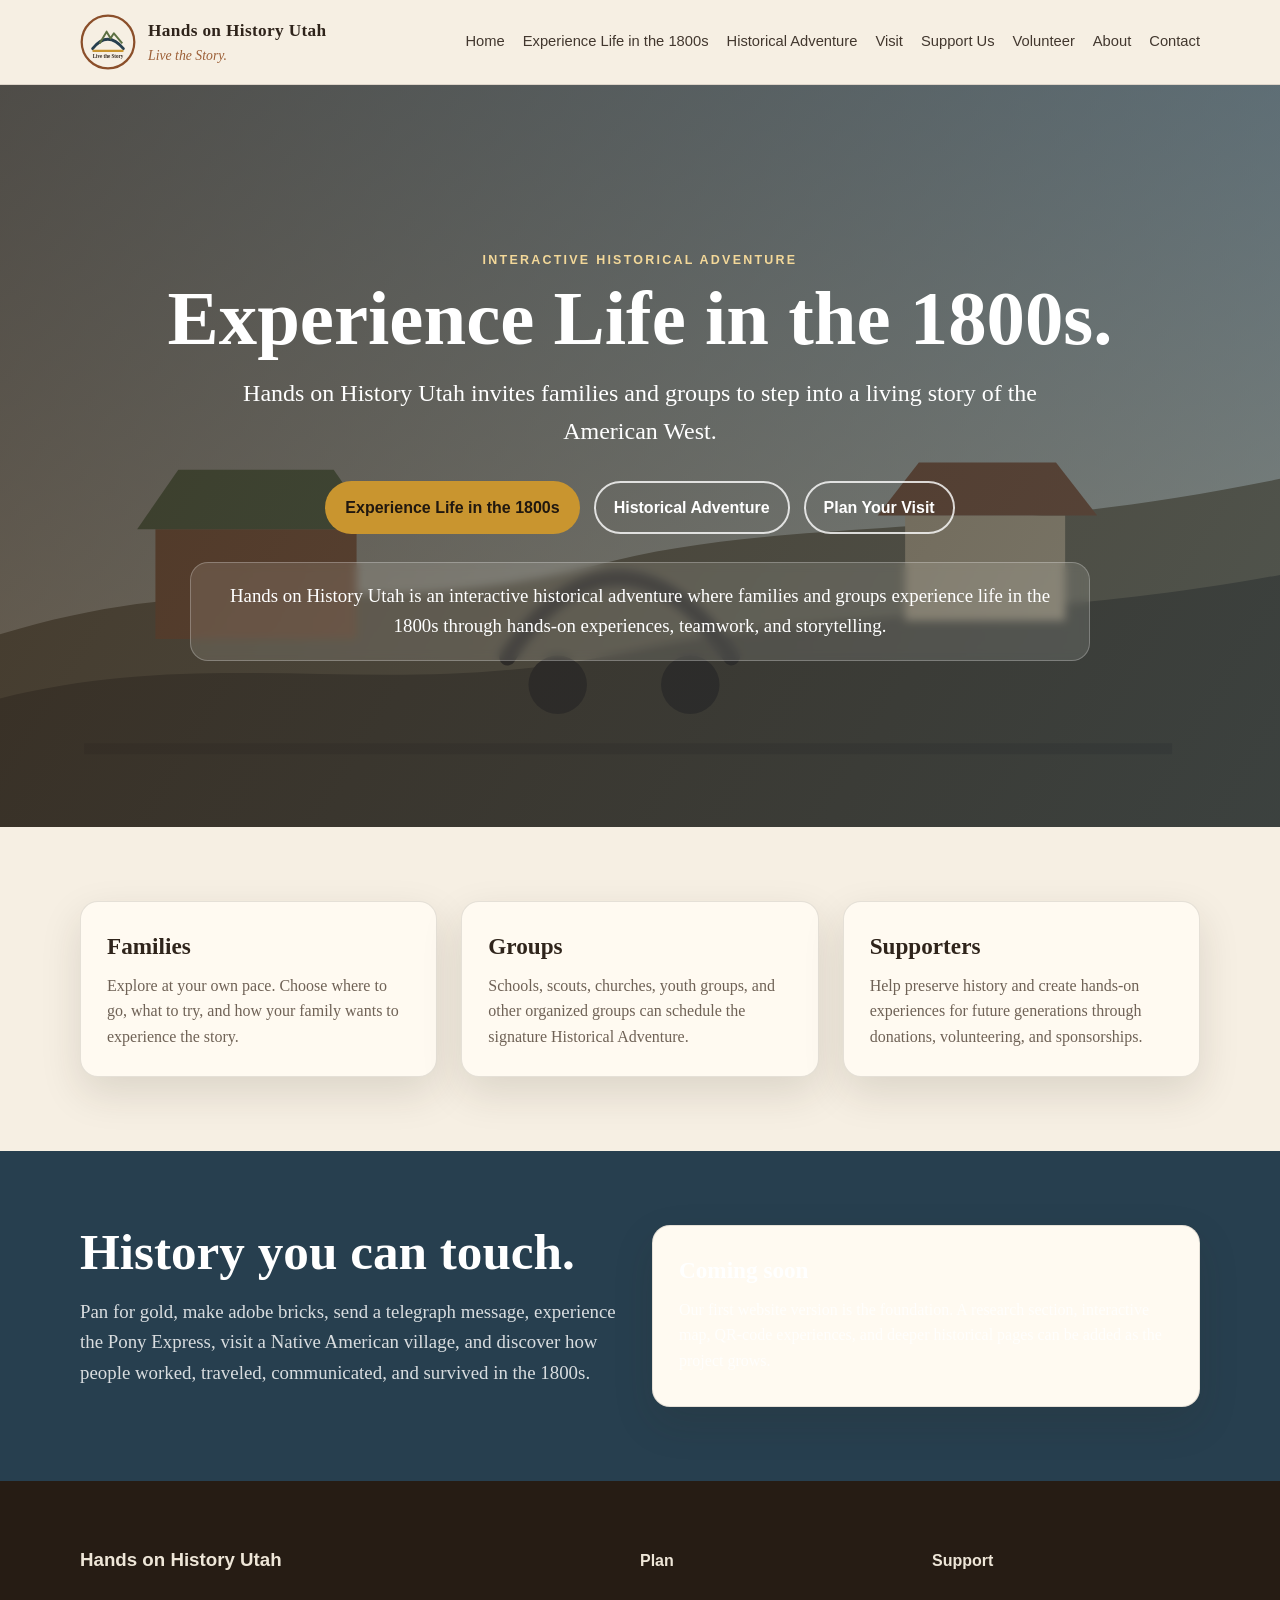
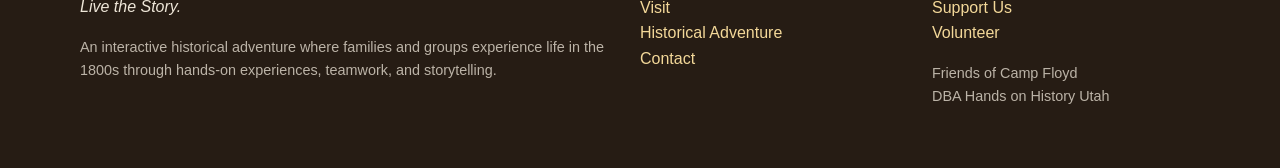
==== index.html @ 9b4d132b "Add files via upload" ====
<!doctype html>
<html lang="en">
<head>
  <meta charset="utf-8">
  <meta name="viewport" content="width=device-width, initial-scale=1">
  <title>Home | Hands on History Utah</title>
  <meta name="description" content="Hands on History Utah is an interactive historical adventure where families and groups experience life in the 1800s through hands-on experiences, teamwork, and storytelling.">
  <link rel="stylesheet" href="css/styles.css">
</head>
<body>
<header class="site-header">
  <div class="container nav-wrap">
    <a class="brand" href="index.html">
      <img src="assets/logo-placeholder.svg" alt="Hands on History Utah logo">
      <span class="brand-text"><strong>Hands on History Utah</strong><span>Live the Story.</span></span>
    </a>
    <button class="menu-btn" type="button">Menu</button>
    <nav class="nav" aria-label="Main navigation">
      <a href="index.html">Home</a>
      <a href="experience-life-in-the-1800s.html">Experience Life in the 1800s</a>
      <a href="historical-adventure.html">Historical Adventure</a>
      <a href="visit.html">Visit</a>
      <a href="support-us.html">Support Us</a>
      <a href="volunteer.html">Volunteer</a>
      <a href="about.html">About</a>
      <a href="contact.html">Contact</a>
    </nav>
  </div>
</header>

<main>
<section class="hero">
  <div class="container">
    <div class="eyebrow">Interactive Historical Adventure</div>
    <h1>Experience Life in the 1800s.</h1>
    <p>Hands on History Utah invites families and groups to step into a living story of the American West.</p>
    <div class="btn-row"><a class="btn primary" href="experience-life-in-the-1800s.html">Experience Life in the 1800s</a><a class="btn secondary" href="historical-adventure.html">Historical Adventure</a><a class="btn secondary" href="visit.html">Plan Your Visit</a></div>
    <div class="mission">Hands on History Utah is an interactive historical adventure where families and groups experience life in the 1800s through hands-on experiences, teamwork, and storytelling.</div>
  </div>
</section>
<section>
  <div class="container grid three">
    <div class="card"><h3>Families</h3><p>Explore at your own pace. Choose where to go, what to try, and how your family wants to experience the story.</p></div>
    <div class="card"><h3>Groups</h3><p>Schools, scouts, churches, youth groups, and other organized groups can schedule the signature Historical Adventure.</p></div>
    <div class="card"><h3>Supporters</h3><p>Help preserve history and create hands-on experiences for future generations through donations, volunteering, and sponsorships.</p></div>
  </div>
</section>
<section class="band">
  <div class="container grid two">
    <div><h2 class="section-title">History you can touch.</h2><p class="lead">Pan for gold, make adobe bricks, send a telegraph message, experience the Pony Express, visit a Native American village, and discover how people worked, traveled, communicated, and survived in the 1800s.</p></div>
    <div class="card"><h3>Coming soon</h3><p>Our first website version is the foundation. A research section, interactive map, QR-code experiences, and deeper historical pages can be added as the project grows.</p></div>
  </div>
</section>
</main>
<footer class="footer">
  <div class="container footer-grid">
    <div>
      <h3>Hands on History Utah</h3>
      <p><em>Live the Story.</em></p>
      <p class="small">An interactive historical adventure where families and groups experience life in the 1800s through hands-on experiences, teamwork, and storytelling.</p>
    </div>
    <div>
      <h4>Plan</h4>
      <p><a href="visit.html">Visit</a><br><a href="historical-adventure.html">Historical Adventure</a><br><a href="contact.html">Contact</a></p>
    </div>
    <div>
      <h4>Support</h4>
      <p><a href="support-us.html">Support Us</a><br><a href="volunteer.html">Volunteer</a></p>
      <p class="small">Friends of Camp Floyd<br>DBA Hands on History Utah</p>
    </div>
  </div>
</footer>
<script src="js/main.js"></script>
</body>
</html>
---- css/styles.css ----
:root{
  --ink:#2f241b;
  --muted:#6f6256;
  --paper:#f6efe3;
  --paper2:#fffaf1;
  --tan:#d5b98e;
  --adobe:#9c5f36;
  --blue:#273f4f;
  --gold:#c9952f;
  --green:#5c7043;
  --white:#fff;
  --shadow:0 16px 40px rgba(47,36,27,.13);
  --radius:18px;
}
*{box-sizing:border-box}html{scroll-behavior:smooth}body{margin:0;font-family:Georgia,'Times New Roman',serif;color:var(--ink);background:var(--paper);line-height:1.6}a{color:inherit}.container{width:min(1120px,92%);margin:auto}.site-header{position:sticky;top:0;z-index:20;background:rgba(246,239,227,.96);border-bottom:1px solid rgba(47,36,27,.13);backdrop-filter:blur(8px)}.nav-wrap{display:flex;align-items:center;justify-content:space-between;gap:20px;padding:14px 0}.brand{display:flex;align-items:center;gap:12px;text-decoration:none;min-width:max-content}.brand img{width:56px;height:56px}.brand-text strong{display:block;font-size:1.08rem;letter-spacing:.02em}.brand-text span{display:block;font-size:.86rem;color:var(--adobe);font-style:italic}.nav{display:flex;gap:18px;align-items:center;font-family:Arial,Helvetica,sans-serif;font-size:.92rem}.nav a{text-decoration:none;color:var(--ink);opacity:.9}.nav a:hover,.nav a.active{color:var(--adobe);opacity:1}.menu-btn{display:none;border:1px solid rgba(47,36,27,.25);background:transparent;border-radius:10px;padding:8px 10px;font-family:Arial,Helvetica,sans-serif}.hero{min-height:76vh;display:grid;place-items:center;position:relative;overflow:hidden;background:linear-gradient(120deg,rgba(47,36,27,.72),rgba(39,63,79,.50)),url('../assets/hero-placeholder.svg') center/cover no-repeat;color:var(--white);text-align:center}.hero .container{padding:92px 0}.eyebrow{font-family:Arial,Helvetica,sans-serif;text-transform:uppercase;letter-spacing:.18em;font-weight:700;font-size:.78rem;color:#f3d899}.hero h1,.page-hero h1{font-size:clamp(2.55rem,6vw,5.7rem);line-height:.95;margin:12px 0 18px}.hero p{font-size:clamp(1.1rem,2.1vw,1.5rem);max-width:850px;margin:0 auto 30px}.mission{font-size:1.18rem;max-width:900px;margin:28px auto 0;background:rgba(255,250,241,.12);border:1px solid rgba(255,255,255,.25);padding:18px 22px;border-radius:var(--radius);backdrop-filter:blur(4px)}.btn-row{display:flex;justify-content:center;gap:14px;flex-wrap:wrap}.btn{display:inline-block;padding:12px 18px;border-radius:999px;text-decoration:none;font-family:Arial,Helvetica,sans-serif;font-weight:700;border:2px solid transparent}.btn.primary{background:var(--gold);color:#21180f}.btn.secondary{border-color:rgba(255,255,255,.8);color:var(--white)}.btn.dark{background:var(--blue);color:white}.btn.light{background:var(--paper2);color:var(--ink);border-color:rgba(47,36,27,.12)}section{padding:74px 0}.section-title{font-size:clamp(2rem,4vw,3.4rem);line-height:1.05;margin:0 0 18px}.lead{font-size:1.18rem;color:var(--muted);max-width:850px}.grid{display:grid;gap:24px}.grid.three{grid-template-columns:repeat(3,1fr)}.grid.two{grid-template-columns:repeat(2,1fr)}.card{background:var(--paper2);border:1px solid rgba(47,36,27,.12);border-radius:var(--radius);padding:26px;box-shadow:var(--shadow)}.card h3{font-size:1.45rem;margin:0 0 8px}.card p{margin:0;color:var(--muted)}.band{background:var(--blue);color:white}.band .lead,.band p{color:rgba(255,255,255,.82)}.page-hero{background:linear-gradient(120deg,rgba(47,36,27,.82),rgba(39,63,79,.62)),url('../assets/texture-placeholder.svg') center/cover;color:white;padding:92px 0 70px}.page-hero p{font-size:1.25rem;max-width:850px}.map-box{min-height:420px;border-radius:24px;background:var(--paper2);border:1px solid rgba(47,36,27,.14);box-shadow:var(--shadow);position:relative;overflow:hidden}.map-box svg{width:100%;height:100%;display:block}.experience-list{display:grid;grid-template-columns:repeat(2,1fr);gap:18px}.experience-item{background:#fffaf1;border-left:6px solid var(--adobe);border-radius:14px;padding:18px 20px;border-top:1px solid rgba(47,36,27,.08);border-right:1px solid rgba(47,36,27,.08);border-bottom:1px solid rgba(47,36,27,.08)}.experience-item h3{margin:0 0 5px}.quote{font-size:1.5rem;line-height:1.35;border-left:6px solid var(--gold);padding-left:22px}.footer{background:#261c14;color:#eee6d8;padding:46px 0;font-family:Arial,Helvetica,sans-serif}.footer a{color:#f3d899;text-decoration:none}.footer-grid{display:grid;grid-template-columns:2fr 1fr 1fr;gap:24px}.small{font-size:.9rem;color:rgba(238,230,216,.75)}.notice{background:#efe0c7;border:1px solid rgba(47,36,27,.13);border-radius:var(--radius);padding:22px;margin:24px 0}.form-placeholder{background:#fffaf1;border:1px dashed rgba(47,36,27,.4);border-radius:var(--radius);padding:24px;color:var(--muted)}
@media(max-width:880px){.menu-btn{display:block}.nav{display:none;position:absolute;left:0;right:0;top:85px;background:var(--paper);padding:18px 4%;border-bottom:1px solid rgba(47,36,27,.13);flex-direction:column;align-items:flex-start}.nav.open{display:flex}.grid.three,.grid.two,.experience-list,.footer-grid{grid-template-columns:1fr}.hero{min-height:70vh}.brand-text strong{font-size:1rem}.brand img{width:48px;height:48px}}
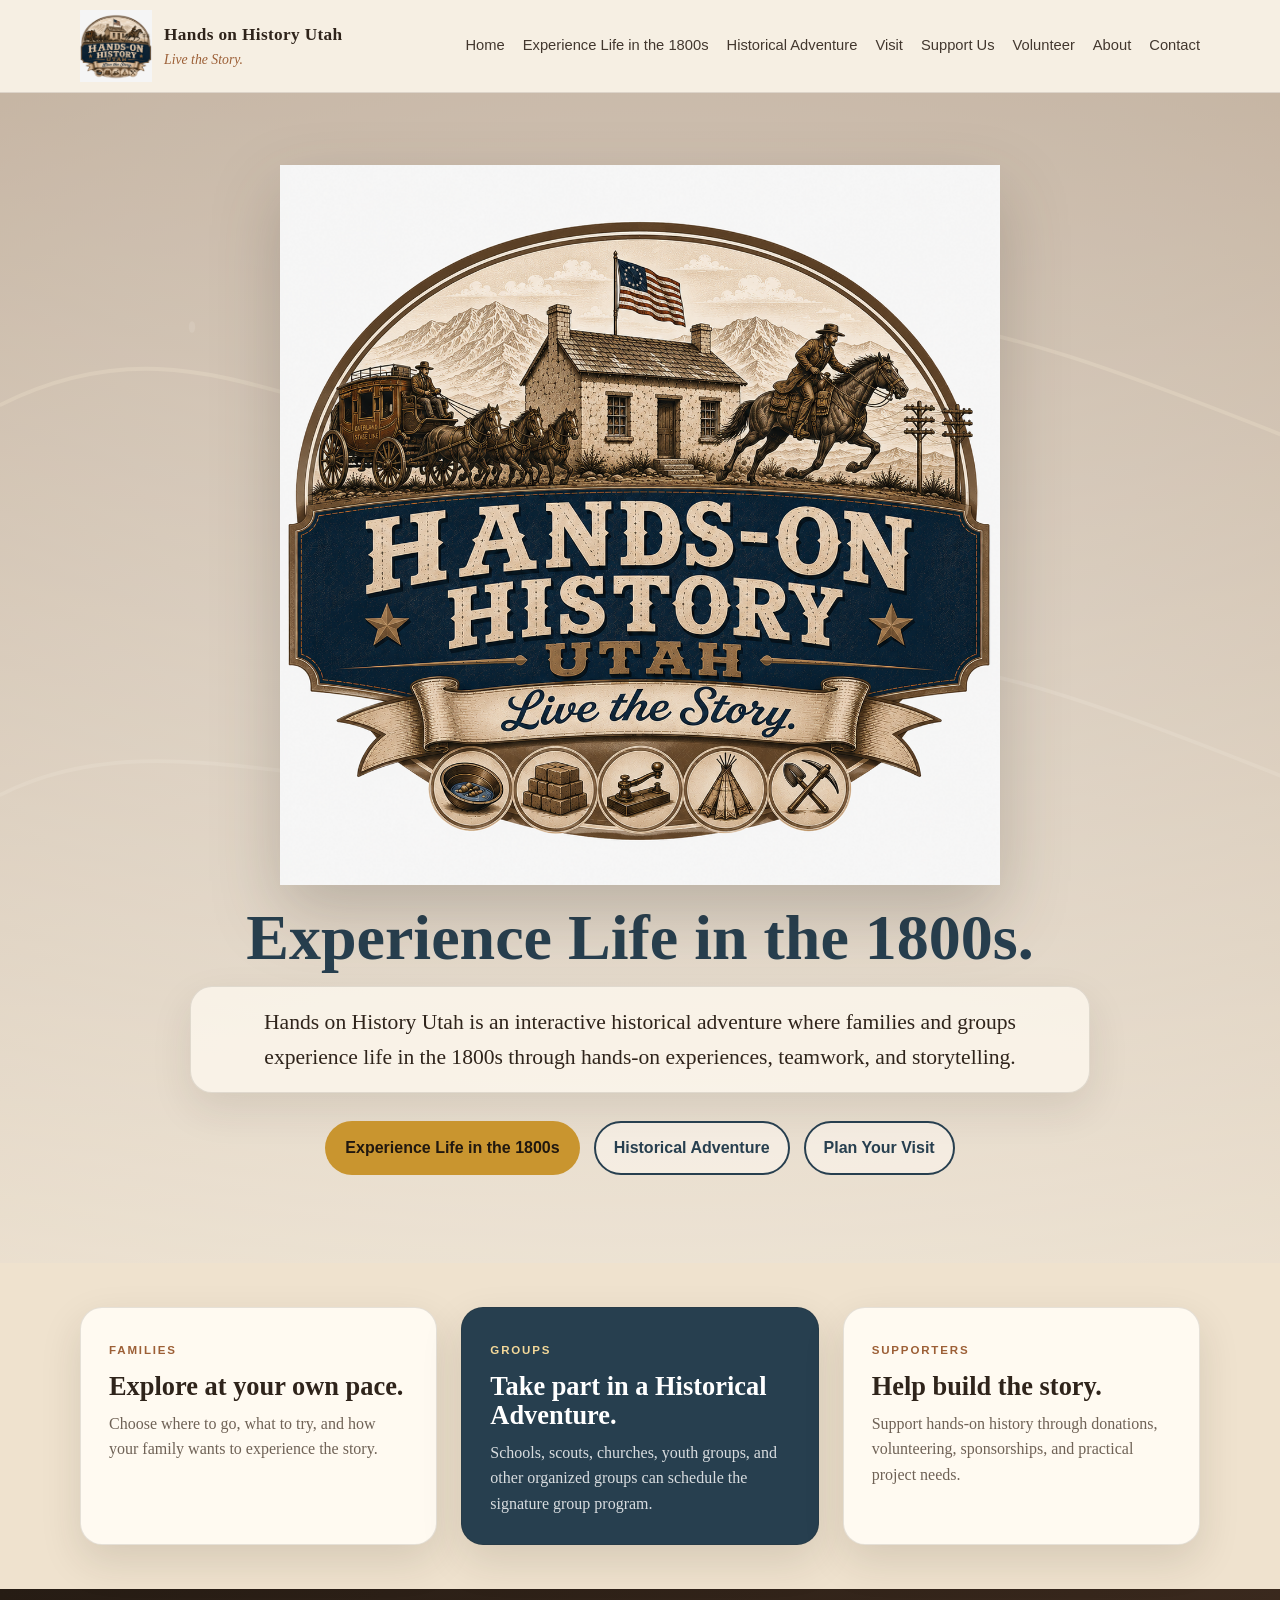
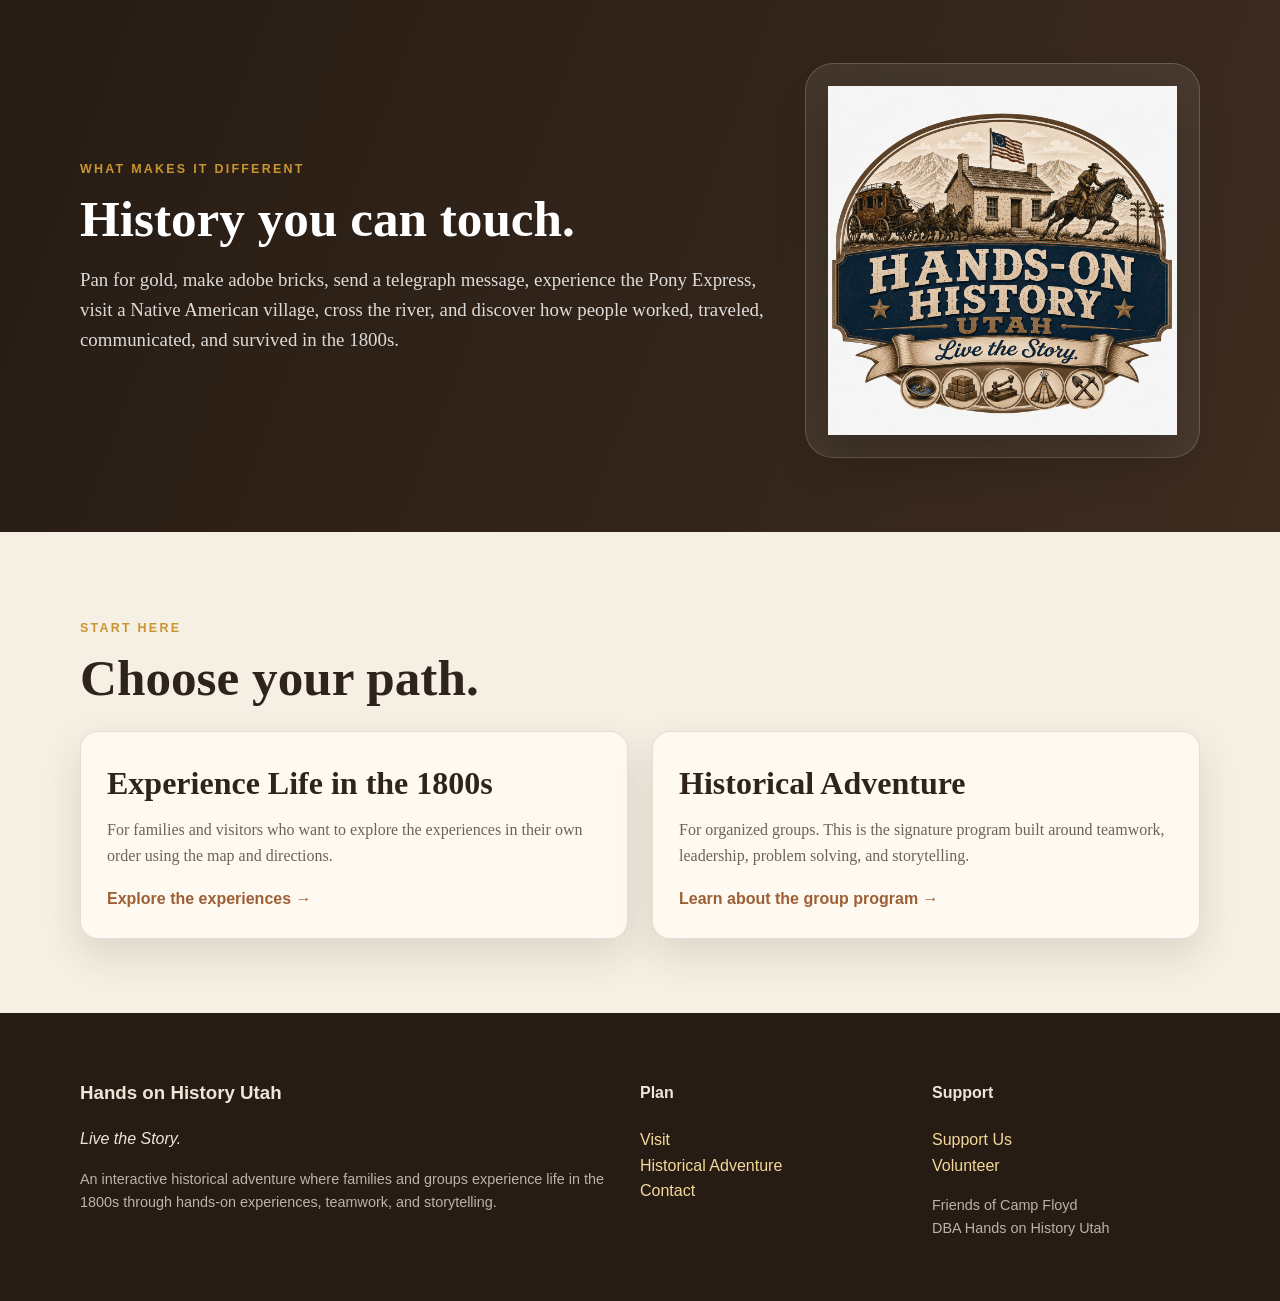
==== commit b76a8ad6: "Add files via upload" ====
--- a/index.html
+++ b/index.html
@@ -3,7 +3,7 @@
 <head>
   <meta charset="utf-8">
   <meta name="viewport" content="width=device-width, initial-scale=1">
-  <title>Home | Hands on History Utah</title>
+  <title>Hands on History Utah | Live the Story</title>
   <meta name="description" content="Hands on History Utah is an interactive historical adventure where families and groups experience life in the 1800s through hands-on experiences, teamwork, and storytelling.">
   <link rel="stylesheet" href="css/styles.css">
 </head>
@@ -11,7 +11,7 @@
 <header class="site-header">
   <div class="container nav-wrap">
     <a class="brand" href="index.html">
-      <img src="assets/logo-placeholder.svg" alt="Hands on History Utah logo">
+      <img src="assets/logo-stagecoach.png" alt="Hands on History Utah logo">
       <span class="brand-text"><strong>Hands on History Utah</strong><span>Live the Story.</span></span>
     </a>
     <button class="menu-btn" type="button">Menu</button>
@@ -29,26 +29,67 @@
 </header>
 
 <main>
-<section class="hero">
-  <div class="container">
-    <div class="eyebrow">Interactive Historical Adventure</div>
-    <h1>Experience Life in the 1800s.</h1>
-    <p>Hands on History Utah invites families and groups to step into a living story of the American West.</p>
-    <div class="btn-row"><a class="btn primary" href="experience-life-in-the-1800s.html">Experience Life in the 1800s</a><a class="btn secondary" href="historical-adventure.html">Historical Adventure</a><a class="btn secondary" href="visit.html">Plan Your Visit</a></div>
-    <div class="mission">Hands on History Utah is an interactive historical adventure where families and groups experience life in the 1800s through hands-on experiences, teamwork, and storytelling.</div>
+<section class="logo-hero">
+  <div class="hero-backdrop" aria-hidden="true"></div>
+  <div class="container logo-hero-inner">
+    <img class="hero-logo" src="assets/logo-stagecoach.png" alt="Hands on History Utah — Live the Story logo">
+    <p class="hero-kicker">Experience Life in the 1800s.</p>
+    <p class="hero-mission">Hands on History Utah is an interactive historical adventure where families and groups experience life in the 1800s through hands-on experiences, teamwork, and storytelling.</p>
+    <div class="btn-row"><a class="btn primary" href="experience-life-in-the-1800s.html">Experience Life in the 1800s</a><a class="btn secondary navy" href="historical-adventure.html">Historical Adventure</a><a class="btn secondary navy" href="visit.html">Plan Your Visit</a></div>
   </div>
 </section>
-<section>
+
+<section class="intro-strip">
   <div class="container grid three">
-    <div class="card"><h3>Families</h3><p>Explore at your own pace. Choose where to go, what to try, and how your family wants to experience the story.</p></div>
-    <div class="card"><h3>Groups</h3><p>Schools, scouts, churches, youth groups, and other organized groups can schedule the signature Historical Adventure.</p></div>
-    <div class="card"><h3>Supporters</h3><p>Help preserve history and create hands-on experiences for future generations through donations, volunteering, and sponsorships.</p></div>
+    <a class="feature-card" href="experience-life-in-the-1800s.html">
+      <span>Families</span>
+      <h2>Explore at your own pace.</h2>
+      <p>Choose where to go, what to try, and how your family wants to experience the story.</p>
+    </a>
+    <a class="feature-card dark" href="historical-adventure.html">
+      <span>Groups</span>
+      <h2>Take part in a Historical Adventure.</h2>
+      <p>Schools, scouts, churches, youth groups, and other organized groups can schedule the signature group program.</p>
+    </a>
+    <a class="feature-card" href="support-us.html">
+      <span>Supporters</span>
+      <h2>Help build the story.</h2>
+      <p>Support hands-on history through donations, volunteering, sponsorships, and practical project needs.</p>
+    </a>
   </div>
 </section>
-<section class="band">
-  <div class="container grid two">
-    <div><h2 class="section-title">History you can touch.</h2><p class="lead">Pan for gold, make adobe bricks, send a telegraph message, experience the Pony Express, visit a Native American village, and discover how people worked, traveled, communicated, and survived in the 1800s.</p></div>
-    <div class="card"><h3>Coming soon</h3><p>Our first website version is the foundation. A research section, interactive map, QR-code experiences, and deeper historical pages can be added as the project grows.</p></div>
+
+<section class="story-band">
+  <div class="container story-band-grid">
+    <div>
+      <p class="eyebrow dark-text">What makes it different</p>
+      <h2 class="section-title">History you can touch.</h2>
+      <p class="lead">Pan for gold, make adobe bricks, send a telegraph message, experience the Pony Express, visit a Native American village, cross the river, and discover how people worked, traveled, communicated, and survived in the 1800s.</p>
+    </div>
+    <div class="logo-medallion">
+      <img src="assets/logo-stagecoach.png" alt="Hands on History Utah logo">
+    </div>
+  </div>
+</section>
+
+<section>
+  <div class="container">
+    <div class="section-head">
+      <p class="eyebrow dark-text">Start here</p>
+      <h2 class="section-title">Choose your path.</h2>
+    </div>
+    <div class="grid two">
+      <div class="card large-card">
+        <h3>Experience Life in the 1800s</h3>
+        <p>For families and visitors who want to explore the experiences in their own order using the map and directions.</p>
+        <a class="text-link" href="experience-life-in-the-1800s.html">Explore the experiences →</a>
+      </div>
+      <div class="card large-card">
+        <h3>Historical Adventure</h3>
+        <p>For organized groups. This is the signature program built around teamwork, leadership, problem solving, and storytelling.</p>
+        <a class="text-link" href="historical-adventure.html">Learn about the group program →</a>
+      </div>
+    </div>
   </div>
 </section>
 </main>
--- a/css/styles.css
+++ b/css/styles.css
@@ -14,3 +14,7 @@
 }
 *{box-sizing:border-box}html{scroll-behavior:smooth}body{margin:0;font-family:Georgia,'Times New Roman',serif;color:var(--ink);background:var(--paper);line-height:1.6}a{color:inherit}.container{width:min(1120px,92%);margin:auto}.site-header{position:sticky;top:0;z-index:20;background:rgba(246,239,227,.96);border-bottom:1px solid rgba(47,36,27,.13);backdrop-filter:blur(8px)}.nav-wrap{display:flex;align-items:center;justify-content:space-between;gap:20px;padding:14px 0}.brand{display:flex;align-items:center;gap:12px;text-decoration:none;min-width:max-content}.brand img{width:56px;height:56px}.brand-text strong{display:block;font-size:1.08rem;letter-spacing:.02em}.brand-text span{display:block;font-size:.86rem;color:var(--adobe);font-style:italic}.nav{display:flex;gap:18px;align-items:center;font-family:Arial,Helvetica,sans-serif;font-size:.92rem}.nav a{text-decoration:none;color:var(--ink);opacity:.9}.nav a:hover,.nav a.active{color:var(--adobe);opacity:1}.menu-btn{display:none;border:1px solid rgba(47,36,27,.25);background:transparent;border-radius:10px;padding:8px 10px;font-family:Arial,Helvetica,sans-serif}.hero{min-height:76vh;display:grid;place-items:center;position:relative;overflow:hidden;background:linear-gradient(120deg,rgba(47,36,27,.72),rgba(39,63,79,.50)),url('../assets/hero-placeholder.svg') center/cover no-repeat;color:var(--white);text-align:center}.hero .container{padding:92px 0}.eyebrow{font-family:Arial,Helvetica,sans-serif;text-transform:uppercase;letter-spacing:.18em;font-weight:700;font-size:.78rem;color:#f3d899}.hero h1,.page-hero h1{font-size:clamp(2.55rem,6vw,5.7rem);line-height:.95;margin:12px 0 18px}.hero p{font-size:clamp(1.1rem,2.1vw,1.5rem);max-width:850px;margin:0 auto 30px}.mission{font-size:1.18rem;max-width:900px;margin:28px auto 0;background:rgba(255,250,241,.12);border:1px solid rgba(255,255,255,.25);padding:18px 22px;border-radius:var(--radius);backdrop-filter:blur(4px)}.btn-row{display:flex;justify-content:center;gap:14px;flex-wrap:wrap}.btn{display:inline-block;padding:12px 18px;border-radius:999px;text-decoration:none;font-family:Arial,Helvetica,sans-serif;font-weight:700;border:2px solid transparent}.btn.primary{background:var(--gold);color:#21180f}.btn.secondary{border-color:rgba(255,255,255,.8);color:var(--white)}.btn.dark{background:var(--blue);color:white}.btn.light{background:var(--paper2);color:var(--ink);border-color:rgba(47,36,27,.12)}section{padding:74px 0}.section-title{font-size:clamp(2rem,4vw,3.4rem);line-height:1.05;margin:0 0 18px}.lead{font-size:1.18rem;color:var(--muted);max-width:850px}.grid{display:grid;gap:24px}.grid.three{grid-template-columns:repeat(3,1fr)}.grid.two{grid-template-columns:repeat(2,1fr)}.card{background:var(--paper2);border:1px solid rgba(47,36,27,.12);border-radius:var(--radius);padding:26px;box-shadow:var(--shadow)}.card h3{font-size:1.45rem;margin:0 0 8px}.card p{margin:0;color:var(--muted)}.band{background:var(--blue);color:white}.band .lead,.band p{color:rgba(255,255,255,.82)}.page-hero{background:linear-gradient(120deg,rgba(47,36,27,.82),rgba(39,63,79,.62)),url('../assets/texture-placeholder.svg') center/cover;color:white;padding:92px 0 70px}.page-hero p{font-size:1.25rem;max-width:850px}.map-box{min-height:420px;border-radius:24px;background:var(--paper2);border:1px solid rgba(47,36,27,.14);box-shadow:var(--shadow);position:relative;overflow:hidden}.map-box svg{width:100%;height:100%;display:block}.experience-list{display:grid;grid-template-columns:repeat(2,1fr);gap:18px}.experience-item{background:#fffaf1;border-left:6px solid var(--adobe);border-radius:14px;padding:18px 20px;border-top:1px solid rgba(47,36,27,.08);border-right:1px solid rgba(47,36,27,.08);border-bottom:1px solid rgba(47,36,27,.08)}.experience-item h3{margin:0 0 5px}.quote{font-size:1.5rem;line-height:1.35;border-left:6px solid var(--gold);padding-left:22px}.footer{background:#261c14;color:#eee6d8;padding:46px 0;font-family:Arial,Helvetica,sans-serif}.footer a{color:#f3d899;text-decoration:none}.footer-grid{display:grid;grid-template-columns:2fr 1fr 1fr;gap:24px}.small{font-size:.9rem;color:rgba(238,230,216,.75)}.notice{background:#efe0c7;border:1px solid rgba(47,36,27,.13);border-radius:var(--radius);padding:22px;margin:24px 0}.form-placeholder{background:#fffaf1;border:1px dashed rgba(47,36,27,.4);border-radius:var(--radius);padding:24px;color:var(--muted)}
 @media(max-width:880px){.menu-btn{display:block}.nav{display:none;position:absolute;left:0;right:0;top:85px;background:var(--paper);padding:18px 4%;border-bottom:1px solid rgba(47,36,27,.13);flex-direction:column;align-items:flex-start}.nav.open{display:flex}.grid.three,.grid.two,.experience-list,.footer-grid{grid-template-columns:1fr}.hero{min-height:70vh}.brand-text strong{font-size:1rem}.brand img{width:48px;height:48px}}
+
+/* Homepage redesign built around the final logo */
+.brand img{width:72px;height:72px;object-fit:contain}.nav-wrap{padding:10px 0}.logo-hero{position:relative;overflow:hidden;background:radial-gradient(circle at 50% 20%,#fffaf1 0%,#f6efe3 46%,#eadcc7 100%);padding:72px 0 88px;text-align:center}.hero-backdrop{position:absolute;inset:0;background:linear-gradient(180deg,rgba(246,239,227,.35),rgba(246,239,227,.92)),url('../assets/texture-placeholder.svg') center/cover;opacity:.55}.logo-hero-inner{position:relative;z-index:1}.hero-logo{display:block;width:min(720px,92%);margin:0 auto 20px;filter:drop-shadow(0 28px 34px rgba(47,36,27,.22))}.hero-kicker{font-size:clamp(2.25rem,5vw,4.6rem);line-height:1.02;margin:0 auto 16px;font-weight:800;color:var(--blue);max-width:900px}.hero-mission{font-size:clamp(1.08rem,2vw,1.35rem);max-width:900px;margin:0 auto 28px;color:var(--ink);background:rgba(255,250,241,.74);border:1px solid rgba(47,36,27,.12);border-radius:22px;padding:18px 24px;box-shadow:0 16px 40px rgba(47,36,27,.10)}.btn.secondary.navy{border-color:var(--blue);color:var(--blue);background:rgba(255,250,241,.52)}.intro-strip{padding:44px 0;background:#efe2ce}.feature-card{display:block;text-decoration:none;background:var(--paper2);border-radius:22px;padding:28px;border:1px solid rgba(47,36,27,.12);box-shadow:var(--shadow);transition:transform .2s ease,box-shadow .2s ease}.feature-card:hover{transform:translateY(-4px);box-shadow:0 24px 54px rgba(47,36,27,.16)}.feature-card span{font-family:Arial,Helvetica,sans-serif;text-transform:uppercase;letter-spacing:.16em;font-size:.72rem;font-weight:800;color:var(--adobe)}.feature-card h2{font-size:1.65rem;line-height:1.1;margin:10px 0}.feature-card p{margin:0;color:var(--muted)}.feature-card.dark{background:var(--blue);color:white}.feature-card.dark span{color:#f3d899}.feature-card.dark p{color:rgba(255,255,255,.82)}.story-band{background:linear-gradient(110deg,#261c14,#3d2b1f);color:white}.story-band-grid{display:grid;grid-template-columns:1.4fr .8fr;gap:34px;align-items:center}.dark-text{color:var(--gold)}.story-band .lead{color:rgba(255,255,255,.84)}.logo-medallion{background:rgba(255,250,241,.08);border:1px solid rgba(255,250,241,.18);border-radius:28px;padding:22px}.logo-medallion img{width:100%;display:block;filter:drop-shadow(0 20px 25px rgba(0,0,0,.22))}.section-head{max-width:760px;margin-bottom:26px}.large-card h3{font-size:2rem}.text-link{display:inline-block;margin-top:18px;color:var(--adobe);font-weight:800;text-decoration:none;font-family:Arial,Helvetica,sans-serif}.text-link:hover{text-decoration:underline}
+@media(max-width:880px){.brand img{width:56px;height:56px}.hero-logo{width:min(520px,94%)}.logo-hero{padding:48px 0 58px}.story-band-grid{grid-template-columns:1fr}.logo-medallion{max-width:360px;margin:auto}.hero-mission{padding:16px}.hero-kicker{font-size:2.35rem}}
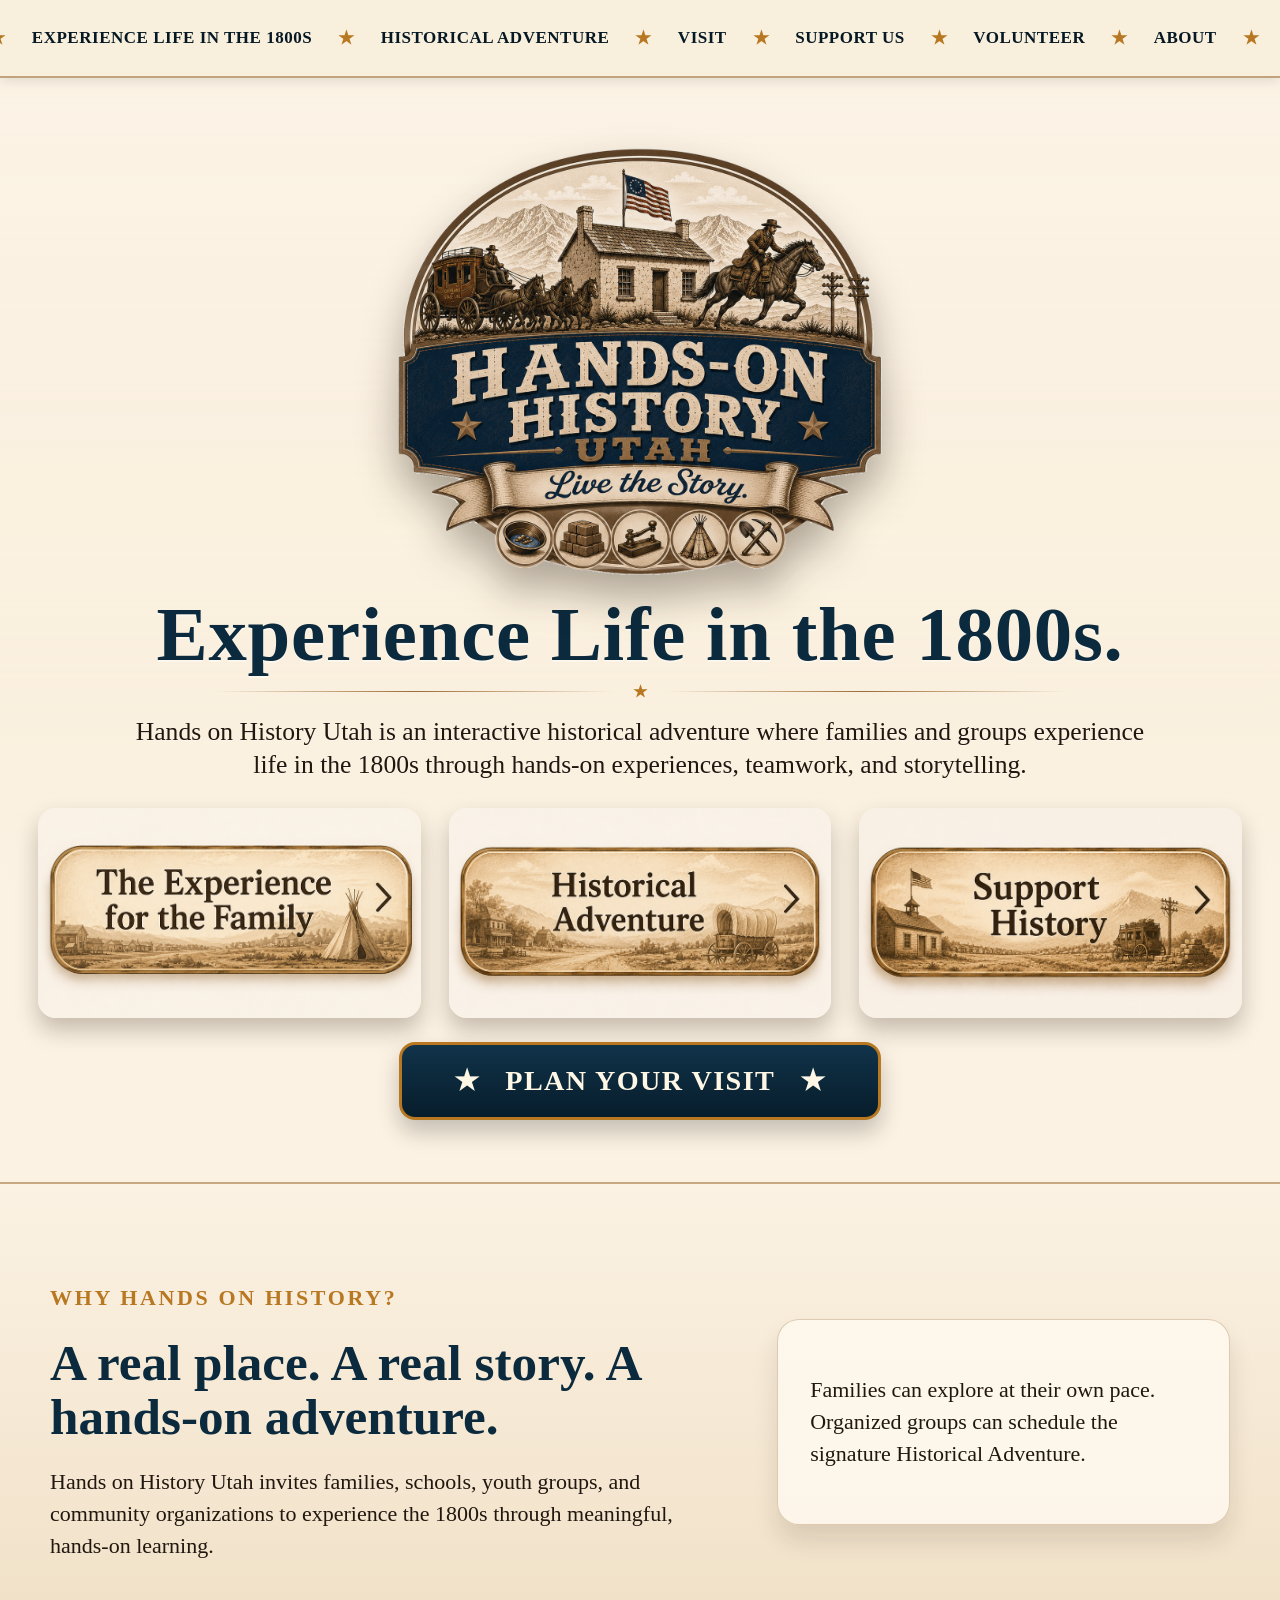
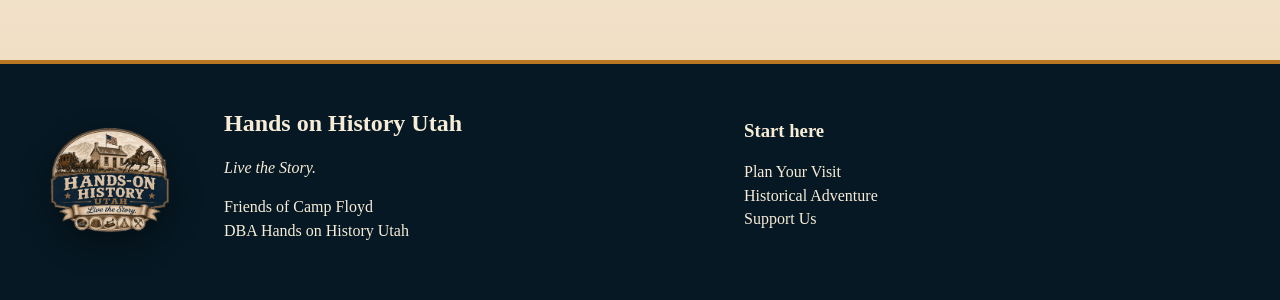
==== commit ce9e5506: "Add files via upload" ====
--- a/index.html
+++ b/index.html
@@ -7,110 +7,71 @@
   <meta name="description" content="Hands on History Utah is an interactive historical adventure where families and groups experience life in the 1800s through hands-on experiences, teamwork, and storytelling.">
   <link rel="stylesheet" href="css/styles.css">
 </head>
-<body>
-<header class="site-header">
-  <div class="container nav-wrap">
-    <a class="brand" href="index.html">
-      <img src="assets/logo-stagecoach.png" alt="Hands on History Utah logo">
-      <span class="brand-text"><strong>Hands on History Utah</strong><span>Live the Story.</span></span>
-    </a>
-    <button class="menu-btn" type="button">Menu</button>
-    <nav class="nav" aria-label="Main navigation">
-      <a href="index.html">Home</a>
-      <a href="experience-life-in-the-1800s.html">Experience Life in the 1800s</a>
-      <a href="historical-adventure.html">Historical Adventure</a>
-      <a href="visit.html">Visit</a>
-      <a href="support-us.html">Support Us</a>
-      <a href="volunteer.html">Volunteer</a>
-      <a href="about.html">About</a>
-      <a href="contact.html">Contact</a>
-    </nav>
+<body><header class="site-header">
+  <div class="nav-inner">
+    <a href="index.html" class="nav-link">Home</a>
+    <span class="star">★</span>
+    <a href="experience-life-in-the-1800s.html" class="nav-link">Experience Life in the 1800s</a>
+    <span class="star">★</span>
+    <a href="historical-adventure.html" class="nav-link">Historical Adventure</a>
+    <span class="star">★</span>
+    <a href="visit.html" class="nav-link">Visit</a>
+    <span class="star">★</span>
+    <a href="support-us.html" class="nav-link">Support Us</a>
+    <span class="star">★</span>
+    <a href="volunteer.html" class="nav-link">Volunteer</a>
+    <span class="star">★</span>
+    <a href="about.html" class="nav-link">About</a>
+    <span class="star">★</span>
+    <a href="contact.html" class="nav-link">Contact</a>
+    <button class="menu-toggle" type="button" aria-label="Open navigation">Menu</button>
   </div>
 </header>
+<main>
+  <section class="hero" aria-label="Hands on History Utah homepage hero">
+    <div class="hero-bg" aria-hidden="true"></div>
+    <div class="hero-fade" aria-hidden="true"></div>
+    <div class="hero-content">
+      <img class="main-logo" src="assets/logo-stagecoach.png" alt="Hands on History Utah — Live the Story">
+      <h1>Experience Life in the 1800s.</h1>
+      <div class="rule"><span></span><b>★</b><span></span></div>
+      <p class="mission">Hands on History Utah is an interactive historical adventure where families and groups experience life in the 1800s through hands-on experiences, teamwork, and storytelling.</p>
+      <div class="hero-actions" aria-label="Main choices">
+        <a class="image-button" href="experience-life-in-the-1800s.html"><img src="assets/button-family.png" alt="The Experience for the Family"></a>
+        <a class="image-button" href="historical-adventure.html"><img src="assets/button-historical-adventure.png" alt="Historical Adventure"></a>
+        <a class="image-button" href="support-us.html"><img src="assets/button-support-history.png" alt="Support History"></a>
+      </div>
+      <a class="plan-button" href="visit.html">★&nbsp;&nbsp; Plan Your Visit &nbsp;&nbsp;★</a>
+    </div>
+  </section>
 
-<main>
-<section class="logo-hero">
-  <div class="hero-backdrop" aria-hidden="true"></div>
-  <div class="container logo-hero-inner">
-    <img class="hero-logo" src="assets/logo-stagecoach.png" alt="Hands on History Utah — Live the Story logo">
-    <p class="hero-kicker">Experience Life in the 1800s.</p>
-    <p class="hero-mission">Hands on History Utah is an interactive historical adventure where families and groups experience life in the 1800s through hands-on experiences, teamwork, and storytelling.</p>
-    <div class="btn-row"><a class="btn primary" href="experience-life-in-the-1800s.html">Experience Life in the 1800s</a><a class="btn secondary navy" href="historical-adventure.html">Historical Adventure</a><a class="btn secondary navy" href="visit.html">Plan Your Visit</a></div>
-  </div>
-</section>
-
-<section class="intro-strip">
-  <div class="container grid three">
-    <a class="feature-card" href="experience-life-in-the-1800s.html">
-      <span>Families</span>
-      <h2>Explore at your own pace.</h2>
-      <p>Choose where to go, what to try, and how your family wants to experience the story.</p>
-    </a>
-    <a class="feature-card dark" href="historical-adventure.html">
-      <span>Groups</span>
-      <h2>Take part in a Historical Adventure.</h2>
-      <p>Schools, scouts, churches, youth groups, and other organized groups can schedule the signature group program.</p>
-    </a>
-    <a class="feature-card" href="support-us.html">
-      <span>Supporters</span>
-      <h2>Help build the story.</h2>
-      <p>Support hands-on history through donations, volunteering, sponsorships, and practical project needs.</p>
-    </a>
-  </div>
-</section>
-
-<section class="story-band">
-  <div class="container story-band-grid">
+  <section class="why-section">
+    <div class="content-grid">
+      <div>
+        <p class="eyebrow">Why Hands on History?</p>
+        <h2>A real place. A real story. A hands-on adventure.</h2>
+        <p>Hands on History Utah invites families, schools, youth groups, and community organizations to experience the 1800s through meaningful, hands-on learning.</p>
+      </div>
+      <div class="quote-card">
+        <p>Families can explore at their own pace. Organized groups can schedule the signature Historical Adventure.</p>
+      </div>
+    </div>
+  </section>
+</main>
+<footer class="site-footer">
+  <div class="footer-inner">
     <div>
-      <p class="eyebrow dark-text">What makes it different</p>
-      <h2 class="section-title">History you can touch.</h2>
-      <p class="lead">Pan for gold, make adobe bricks, send a telegraph message, experience the Pony Express, visit a Native American village, cross the river, and discover how people worked, traveled, communicated, and survived in the 1800s.</p>
+      <img class="footer-logo" src="assets/logo-stagecoach.png" alt="Hands on History Utah logo">
     </div>
-    <div class="logo-medallion">
-      <img src="assets/logo-stagecoach.png" alt="Hands on History Utah logo">
+    <div>
+      <h2>Hands on History Utah</h2>
+      <p><em>Live the Story.</em></p>
+      <p>Friends of Camp Floyd<br>DBA Hands on History Utah</p>
+    </div>
+    <div>
+      <h3>Start here</h3>
+      <p><a href="visit.html">Plan Your Visit</a><br><a href="historical-adventure.html">Historical Adventure</a><br><a href="support-us.html">Support Us</a></p>
     </div>
   </div>
-</section>
-
-<section>
-  <div class="container">
-    <div class="section-head">
-      <p class="eyebrow dark-text">Start here</p>
-      <h2 class="section-title">Choose your path.</h2>
-    </div>
-    <div class="grid two">
-      <div class="card large-card">
-        <h3>Experience Life in the 1800s</h3>
-        <p>For families and visitors who want to explore the experiences in their own order using the map and directions.</p>
-        <a class="text-link" href="experience-life-in-the-1800s.html">Explore the experiences →</a>
-      </div>
-      <div class="card large-card">
-        <h3>Historical Adventure</h3>
-        <p>For organized groups. This is the signature program built around teamwork, leadership, problem solving, and storytelling.</p>
-        <a class="text-link" href="historical-adventure.html">Learn about the group program →</a>
-      </div>
-    </div>
-  </div>
-</section>
-</main>
-<footer class="footer">
-  <div class="container footer-grid">
-    <div>
-      <h3>Hands on History Utah</h3>
-      <p><em>Live the Story.</em></p>
-      <p class="small">An interactive historical adventure where families and groups experience life in the 1800s through hands-on experiences, teamwork, and storytelling.</p>
-    </div>
-    <div>
-      <h4>Plan</h4>
-      <p><a href="visit.html">Visit</a><br><a href="historical-adventure.html">Historical Adventure</a><br><a href="contact.html">Contact</a></p>
-    </div>
-    <div>
-      <h4>Support</h4>
-      <p><a href="support-us.html">Support Us</a><br><a href="volunteer.html">Volunteer</a></p>
-      <p class="small">Friends of Camp Floyd<br>DBA Hands on History Utah</p>
-    </div>
-  </div>
-</footer>
-<script src="js/main.js"></script>
-</body>
-</html>
+</footer><script src="js/main.js"></script>
+</body></html>
--- a/css/styles.css
+++ b/css/styles.css
@@ -1,20 +1,20 @@
+
 :root{
-  --ink:#2f241b;
-  --muted:#6f6256;
-  --paper:#f6efe3;
-  --paper2:#fffaf1;
-  --tan:#d5b98e;
-  --adobe:#9c5f36;
-  --blue:#273f4f;
-  --gold:#c9952f;
-  --green:#5c7043;
-  --white:#fff;
-  --shadow:0 16px 40px rgba(47,36,27,.13);
-  --radius:18px;
+  --navy:#0b2a3d;
+  --navy-dark:#061823;
+  --gold:#b87822;
+  --gold-light:#d9a243;
+  --cream:#f5ead8;
+  --paper:#fbf2e3;
+  --ink:#21170f;
+  --brown:#5a371f;
+  --line:#9b6d38;
 }
-*{box-sizing:border-box}html{scroll-behavior:smooth}body{margin:0;font-family:Georgia,'Times New Roman',serif;color:var(--ink);background:var(--paper);line-height:1.6}a{color:inherit}.container{width:min(1120px,92%);margin:auto}.site-header{position:sticky;top:0;z-index:20;background:rgba(246,239,227,.96);border-bottom:1px solid rgba(47,36,27,.13);backdrop-filter:blur(8px)}.nav-wrap{display:flex;align-items:center;justify-content:space-between;gap:20px;padding:14px 0}.brand{display:flex;align-items:center;gap:12px;text-decoration:none;min-width:max-content}.brand img{width:56px;height:56px}.brand-text strong{display:block;font-size:1.08rem;letter-spacing:.02em}.brand-text span{display:block;font-size:.86rem;color:var(--adobe);font-style:italic}.nav{display:flex;gap:18px;align-items:center;font-family:Arial,Helvetica,sans-serif;font-size:.92rem}.nav a{text-decoration:none;color:var(--ink);opacity:.9}.nav a:hover,.nav a.active{color:var(--adobe);opacity:1}.menu-btn{display:none;border:1px solid rgba(47,36,27,.25);background:transparent;border-radius:10px;padding:8px 10px;font-family:Arial,Helvetica,sans-serif}.hero{min-height:76vh;display:grid;place-items:center;position:relative;overflow:hidden;background:linear-gradient(120deg,rgba(47,36,27,.72),rgba(39,63,79,.50)),url('../assets/hero-placeholder.svg') center/cover no-repeat;color:var(--white);text-align:center}.hero .container{padding:92px 0}.eyebrow{font-family:Arial,Helvetica,sans-serif;text-transform:uppercase;letter-spacing:.18em;font-weight:700;font-size:.78rem;color:#f3d899}.hero h1,.page-hero h1{font-size:clamp(2.55rem,6vw,5.7rem);line-height:.95;margin:12px 0 18px}.hero p{font-size:clamp(1.1rem,2.1vw,1.5rem);max-width:850px;margin:0 auto 30px}.mission{font-size:1.18rem;max-width:900px;margin:28px auto 0;background:rgba(255,250,241,.12);border:1px solid rgba(255,255,255,.25);padding:18px 22px;border-radius:var(--radius);backdrop-filter:blur(4px)}.btn-row{display:flex;justify-content:center;gap:14px;flex-wrap:wrap}.btn{display:inline-block;padding:12px 18px;border-radius:999px;text-decoration:none;font-family:Arial,Helvetica,sans-serif;font-weight:700;border:2px solid transparent}.btn.primary{background:var(--gold);color:#21180f}.btn.secondary{border-color:rgba(255,255,255,.8);color:var(--white)}.btn.dark{background:var(--blue);color:white}.btn.light{background:var(--paper2);color:var(--ink);border-color:rgba(47,36,27,.12)}section{padding:74px 0}.section-title{font-size:clamp(2rem,4vw,3.4rem);line-height:1.05;margin:0 0 18px}.lead{font-size:1.18rem;color:var(--muted);max-width:850px}.grid{display:grid;gap:24px}.grid.three{grid-template-columns:repeat(3,1fr)}.grid.two{grid-template-columns:repeat(2,1fr)}.card{background:var(--paper2);border:1px solid rgba(47,36,27,.12);border-radius:var(--radius);padding:26px;box-shadow:var(--shadow)}.card h3{font-size:1.45rem;margin:0 0 8px}.card p{margin:0;color:var(--muted)}.band{background:var(--blue);color:white}.band .lead,.band p{color:rgba(255,255,255,.82)}.page-hero{background:linear-gradient(120deg,rgba(47,36,27,.82),rgba(39,63,79,.62)),url('../assets/texture-placeholder.svg') center/cover;color:white;padding:92px 0 70px}.page-hero p{font-size:1.25rem;max-width:850px}.map-box{min-height:420px;border-radius:24px;background:var(--paper2);border:1px solid rgba(47,36,27,.14);box-shadow:var(--shadow);position:relative;overflow:hidden}.map-box svg{width:100%;height:100%;display:block}.experience-list{display:grid;grid-template-columns:repeat(2,1fr);gap:18px}.experience-item{background:#fffaf1;border-left:6px solid var(--adobe);border-radius:14px;padding:18px 20px;border-top:1px solid rgba(47,36,27,.08);border-right:1px solid rgba(47,36,27,.08);border-bottom:1px solid rgba(47,36,27,.08)}.experience-item h3{margin:0 0 5px}.quote{font-size:1.5rem;line-height:1.35;border-left:6px solid var(--gold);padding-left:22px}.footer{background:#261c14;color:#eee6d8;padding:46px 0;font-family:Arial,Helvetica,sans-serif}.footer a{color:#f3d899;text-decoration:none}.footer-grid{display:grid;grid-template-columns:2fr 1fr 1fr;gap:24px}.small{font-size:.9rem;color:rgba(238,230,216,.75)}.notice{background:#efe0c7;border:1px solid rgba(47,36,27,.13);border-radius:var(--radius);padding:22px;margin:24px 0}.form-placeholder{background:#fffaf1;border:1px dashed rgba(47,36,27,.4);border-radius:var(--radius);padding:24px;color:var(--muted)}
-@media(max-width:880px){.menu-btn{display:block}.nav{display:none;position:absolute;left:0;right:0;top:85px;background:var(--paper);padding:18px 4%;border-bottom:1px solid rgba(47,36,27,.13);flex-direction:column;align-items:flex-start}.nav.open{display:flex}.grid.three,.grid.two,.experience-list,.footer-grid{grid-template-columns:1fr}.hero{min-height:70vh}.brand-text strong{font-size:1rem}.brand img{width:48px;height:48px}}
-
-/* Homepage redesign built around the final logo */
-.brand img{width:72px;height:72px;object-fit:contain}.nav-wrap{padding:10px 0}.logo-hero{position:relative;overflow:hidden;background:radial-gradient(circle at 50% 20%,#fffaf1 0%,#f6efe3 46%,#eadcc7 100%);padding:72px 0 88px;text-align:center}.hero-backdrop{position:absolute;inset:0;background:linear-gradient(180deg,rgba(246,239,227,.35),rgba(246,239,227,.92)),url('../assets/texture-placeholder.svg') center/cover;opacity:.55}.logo-hero-inner{position:relative;z-index:1}.hero-logo{display:block;width:min(720px,92%);margin:0 auto 20px;filter:drop-shadow(0 28px 34px rgba(47,36,27,.22))}.hero-kicker{font-size:clamp(2.25rem,5vw,4.6rem);line-height:1.02;margin:0 auto 16px;font-weight:800;color:var(--blue);max-width:900px}.hero-mission{font-size:clamp(1.08rem,2vw,1.35rem);max-width:900px;margin:0 auto 28px;color:var(--ink);background:rgba(255,250,241,.74);border:1px solid rgba(47,36,27,.12);border-radius:22px;padding:18px 24px;box-shadow:0 16px 40px rgba(47,36,27,.10)}.btn.secondary.navy{border-color:var(--blue);color:var(--blue);background:rgba(255,250,241,.52)}.intro-strip{padding:44px 0;background:#efe2ce}.feature-card{display:block;text-decoration:none;background:var(--paper2);border-radius:22px;padding:28px;border:1px solid rgba(47,36,27,.12);box-shadow:var(--shadow);transition:transform .2s ease,box-shadow .2s ease}.feature-card:hover{transform:translateY(-4px);box-shadow:0 24px 54px rgba(47,36,27,.16)}.feature-card span{font-family:Arial,Helvetica,sans-serif;text-transform:uppercase;letter-spacing:.16em;font-size:.72rem;font-weight:800;color:var(--adobe)}.feature-card h2{font-size:1.65rem;line-height:1.1;margin:10px 0}.feature-card p{margin:0;color:var(--muted)}.feature-card.dark{background:var(--blue);color:white}.feature-card.dark span{color:#f3d899}.feature-card.dark p{color:rgba(255,255,255,.82)}.story-band{background:linear-gradient(110deg,#261c14,#3d2b1f);color:white}.story-band-grid{display:grid;grid-template-columns:1.4fr .8fr;gap:34px;align-items:center}.dark-text{color:var(--gold)}.story-band .lead{color:rgba(255,255,255,.84)}.logo-medallion{background:rgba(255,250,241,.08);border:1px solid rgba(255,250,241,.18);border-radius:28px;padding:22px}.logo-medallion img{width:100%;display:block;filter:drop-shadow(0 20px 25px rgba(0,0,0,.22))}.section-head{max-width:760px;margin-bottom:26px}.large-card h3{font-size:2rem}.text-link{display:inline-block;margin-top:18px;color:var(--adobe);font-weight:800;text-decoration:none;font-family:Arial,Helvetica,sans-serif}.text-link:hover{text-decoration:underline}
-@media(max-width:880px){.brand img{width:56px;height:56px}.hero-logo{width:min(520px,94%)}.logo-hero{padding:48px 0 58px}.story-band-grid{grid-template-columns:1fr}.logo-medallion{max-width:360px;margin:auto}.hero-mission{padding:16px}.hero-kicker{font-size:2.35rem}}
+*{box-sizing:border-box}
+html{scroll-behavior:smooth}
+body{margin:0;background:var(--paper);color:var(--ink);font-family:Georgia,'Times New Roman',serif;line-height:1.45}
+a{color:inherit}.site-header{position:fixed;top:0;left:0;right:0;z-index:50;background:rgba(248,238,220,.94);border-bottom:2px solid rgba(151,101,44,.55);box-shadow:0 2px 12px rgba(0,0,0,.12);backdrop-filter:blur(4px)}
+.nav-inner{max-width:1600px;margin:0 auto;min-height:76px;display:flex;align-items:center;justify-content:center;gap:26px;padding:0 24px;font-family:Georgia,'Times New Roman',serif;text-transform:uppercase;font-weight:800;letter-spacing:.03em;color:var(--navy-dark);font-size:17px}
+.nav-link{text-decoration:none;white-space:nowrap}.nav-link:hover{color:var(--gold)}.star{color:var(--gold);font-size:18px}.menu-toggle{display:none;background:var(--navy);color:#fff;border:0;border-radius:999px;padding:10px 16px;font-weight:700}.hero{position:relative;min-height:100vh;overflow:hidden;background:var(--paper);padding-top:76px;display:flex;align-items:flex-start;justify-content:center}.hero-bg{position:absolute;inset:76px 0 0 0;background-image:linear-gradient(to bottom,rgba(255,255,255,.08),rgba(246,230,201,.36) 67%,var(--paper) 100%),url('../assets/camp-floyd-hero.png');background-size:cover;background-position:center top;filter:saturate(.83) contrast(1.02);opacity:.98}.hero-fade{position:absolute;inset:55% 0 0;background:linear-gradient(to bottom,rgba(245,234,216,0),var(--paper) 45%,var(--paper));pointer-events:none}.hero-content{position:relative;z-index:2;width:min(1320px,94vw);text-align:center;padding:34px 0 62px;margin:0 auto}.main-logo{width:min(640px,58vw);max-height:55vh;object-fit:contain;filter:drop-shadow(0 22px 20px rgba(32,19,8,.35));display:block;margin:0 auto -6px}.hero h1{font-size:clamp(48px,6vw,92px);line-height:.95;margin:0 auto 5px;color:var(--navy);letter-spacing:.01em;text-shadow:0 2px 0 rgba(255,255,255,.45)}.rule{display:flex;align-items:center;justify-content:center;gap:18px;margin:8px auto 12px;color:var(--gold);max-width:850px}.rule span{display:block;height:1px;flex:1;background:linear-gradient(to right,transparent,var(--line),transparent)}.mission{max-width:1020px;margin:0 auto 26px;font-size:clamp(19px,2vw,28px);line-height:1.3;text-shadow:0 1px 0 rgba(255,255,255,.4)}.hero-actions{display:grid;grid-template-columns:repeat(3,1fr);gap:28px;width:min(1280px,94vw);margin:20px auto 20px}.image-button{display:block;border-radius:18px;transition:transform .18s ease, filter .18s ease}.image-button:hover{transform:translateY(-4px);filter:brightness(1.05)}.image-button img{display:block;width:100%;height:auto;border-radius:18px;box-shadow:0 12px 22px rgba(42,25,13,.25)}.plan-button{display:inline-block;margin-top:4px;background:linear-gradient(#11334a,#071d2b);color:#fff7e5;border:3px solid var(--gold);border-radius:16px;padding:16px 52px;text-transform:uppercase;text-decoration:none;font-size:clamp(21px,2.2vw,34px);font-weight:900;letter-spacing:.05em;box-shadow:0 12px 22px rgba(0,0,0,.22)}.plan-button:hover{background:linear-gradient(#15405b,#09283a)}.why-section{padding:76px 24px;background:linear-gradient(180deg,var(--paper),#f0dfc5);border-top:2px solid rgba(151,101,44,.45)}.content-grid{max-width:1180px;margin:0 auto;display:grid;grid-template-columns:1.2fr .8fr;gap:48px;align-items:center}.eyebrow{text-transform:uppercase;color:var(--gold);font-weight:900;letter-spacing:.12em}.why-section h2{font-size:clamp(36px,4vw,62px);line-height:1.05;color:var(--navy);margin:8px 0}.why-section p{font-size:22px}.quote-card{background:rgba(255,250,241,.78);border:1px solid rgba(151,101,44,.3);border-radius:22px;padding:32px;box-shadow:0 16px 24px rgba(42,25,13,.12)}.page-hero{padding:150px 24px 80px;text-align:center;background:linear-gradient(rgba(31,22,14,.82),rgba(31,22,14,.7)),url('../assets/camp-floyd-hero.png');background-size:cover;background-position:center;color:white}.page-hero h1{font-size:clamp(44px,7vw,86px);margin:0 0 12px}.page-hero p{max-width:900px;margin:0 auto;font-size:24px}.simple-content{padding:70px 24px}.paper-panel{max-width:900px;margin:0 auto;background:#fff8eb;border:1px solid rgba(151,101,44,.3);border-radius:22px;padding:38px;box-shadow:0 18px 30px rgba(42,25,13,.12)}.paper-panel h2{font-size:36px;color:var(--navy);margin-top:0}.paper-panel p{font-size:20px}.text-link{color:var(--navy);font-weight:800}.site-footer{background:var(--navy-dark);color:#f7ecd8;padding:42px 24px;border-top:4px solid var(--gold)}.footer-inner{max-width:1180px;margin:0 auto;display:grid;grid-template-columns:140px 1fr 1fr;gap:34px;align-items:center}.footer-logo{width:120px;filter:drop-shadow(0 12px 16px rgba(0,0,0,.4))}.site-footer h2,.site-footer h3{margin:0 0 8px}.site-footer a{color:#f7ecd8;text-decoration:none}.site-footer a:hover{color:var(--gold-light)}
+@media(max-width:1100px){.nav-inner{justify-content:space-between;font-size:14px;gap:12px}.star{display:none}.hero-actions{gap:16px}.main-logo{width:min(560px,78vw)}}
+@media(max-width:860px){.site-header{position:sticky}.nav-inner{min-height:auto;flex-wrap:wrap;padding:12px}.nav-link{display:none}.menu-toggle{display:inline-block;margin-left:auto}.hero{padding-top:0;min-height:auto}.hero-bg{inset:0;background-position:center top}.hero-content{padding:40px 0 44px}.main-logo{width:min(430px,90vw);margin-bottom:10px}.hero h1{font-size:42px}.mission{font-size:19px;padding:0 8px}.hero-actions{grid-template-columns:1fr;max-width:560px}.plan-button{font-size:22px;padding:14px 26px}.content-grid{grid-template-columns:1fr}.footer-inner{grid-template-columns:1fr;text-align:center}.footer-logo{margin:auto}}
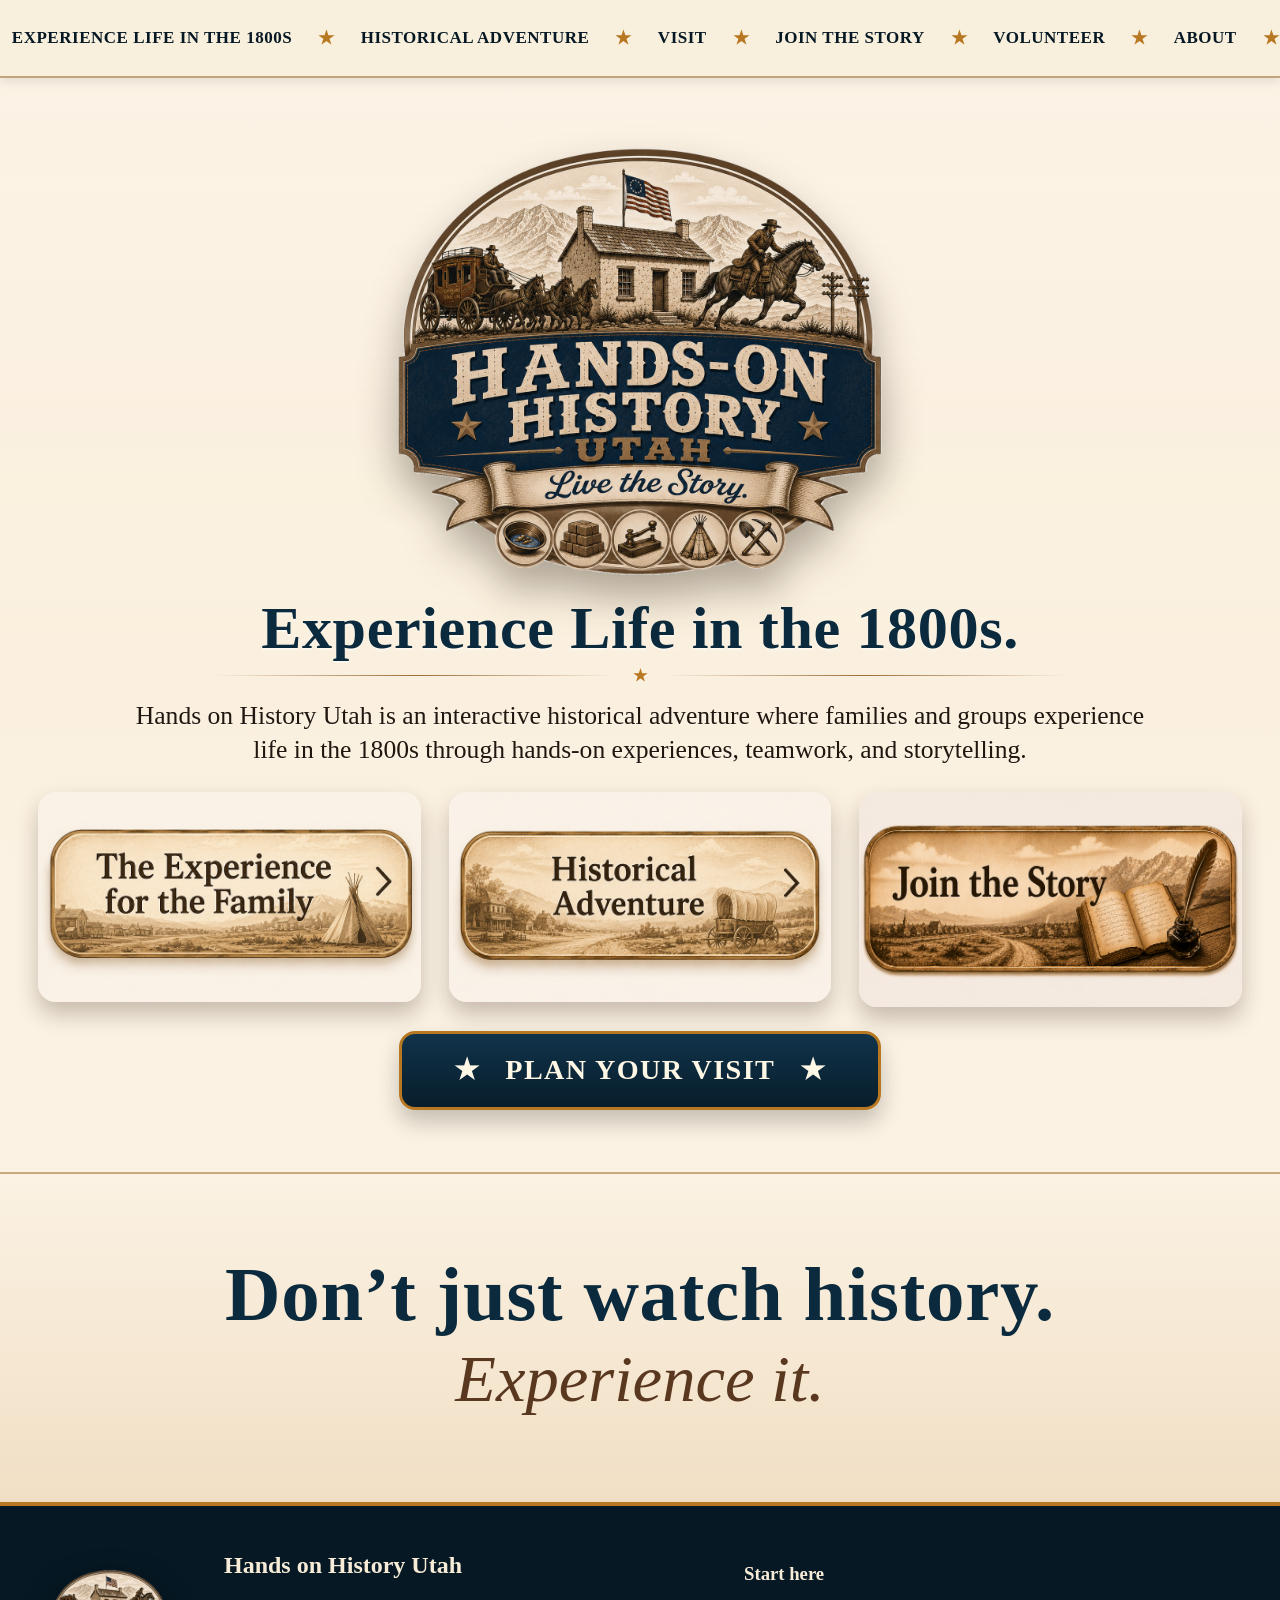
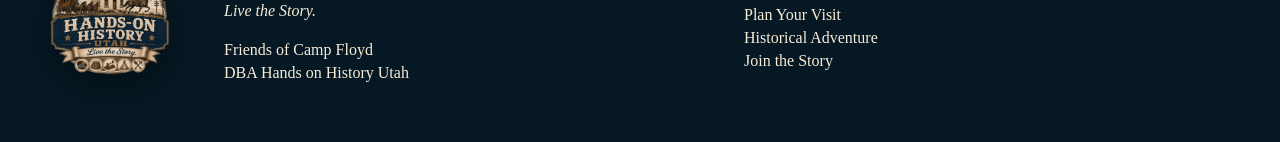
==== commit 420891b7: "Add files via upload" ====
--- a/index.html
+++ b/index.html
@@ -17,7 +17,7 @@
     <span class="star">★</span>
     <a href="visit.html" class="nav-link">Visit</a>
     <span class="star">★</span>
-    <a href="support-us.html" class="nav-link">Support Us</a>
+    <a href="support-us.html" class="nav-link">Join the Story</a>
     <span class="star">★</span>
     <a href="volunteer.html" class="nav-link">Volunteer</a>
     <span class="star">★</span>
@@ -39,22 +39,16 @@
       <div class="hero-actions" aria-label="Main choices">
         <a class="image-button" href="experience-life-in-the-1800s.html"><img src="assets/button-family.png" alt="The Experience for the Family"></a>
         <a class="image-button" href="historical-adventure.html"><img src="assets/button-historical-adventure.png" alt="Historical Adventure"></a>
-        <a class="image-button" href="support-us.html"><img src="assets/button-support-history.png" alt="Support History"></a>
+        <a class="image-button" href="support-us.html"><img src="assets/button-join-story.png" alt="Join the Story"></a>
       </div>
       <a class="plan-button" href="visit.html">★&nbsp;&nbsp; Plan Your Visit &nbsp;&nbsp;★</a>
     </div>
   </section>
 
-  <section class="why-section">
-    <div class="content-grid">
-      <div>
-        <p class="eyebrow">Why Hands on History?</p>
-        <h2>A real place. A real story. A hands-on adventure.</h2>
-        <p>Hands on History Utah invites families, schools, youth groups, and community organizations to experience the 1800s through meaningful, hands-on learning.</p>
-      </div>
-      <div class="quote-card">
-        <p>Families can explore at their own pace. Organized groups can schedule the signature Historical Adventure.</p>
-      </div>
+  <section class="closing-statement" aria-label="Closing invitation">
+    <div class="closing-inner">
+      <h2>Don’t just watch history.</h2>
+      <p>Experience it.</p>
     </div>
   </section>
 </main>
@@ -70,7 +64,7 @@
     </div>
     <div>
       <h3>Start here</h3>
-      <p><a href="visit.html">Plan Your Visit</a><br><a href="historical-adventure.html">Historical Adventure</a><br><a href="support-us.html">Support Us</a></p>
+      <p><a href="visit.html">Plan Your Visit</a><br><a href="historical-adventure.html">Historical Adventure</a><br><a href="support-us.html">Join the Story</a></p>
     </div>
   </div>
 </footer><script src="js/main.js"></script>
--- a/css/styles.css
+++ b/css/styles.css
@@ -15,6 +15,10 @@
 body{margin:0;background:var(--paper);color:var(--ink);font-family:Georgia,'Times New Roman',serif;line-height:1.45}
 a{color:inherit}.site-header{position:fixed;top:0;left:0;right:0;z-index:50;background:rgba(248,238,220,.94);border-bottom:2px solid rgba(151,101,44,.55);box-shadow:0 2px 12px rgba(0,0,0,.12);backdrop-filter:blur(4px)}
 .nav-inner{max-width:1600px;margin:0 auto;min-height:76px;display:flex;align-items:center;justify-content:center;gap:26px;padding:0 24px;font-family:Georgia,'Times New Roman',serif;text-transform:uppercase;font-weight:800;letter-spacing:.03em;color:var(--navy-dark);font-size:17px}
-.nav-link{text-decoration:none;white-space:nowrap}.nav-link:hover{color:var(--gold)}.star{color:var(--gold);font-size:18px}.menu-toggle{display:none;background:var(--navy);color:#fff;border:0;border-radius:999px;padding:10px 16px;font-weight:700}.hero{position:relative;min-height:100vh;overflow:hidden;background:var(--paper);padding-top:76px;display:flex;align-items:flex-start;justify-content:center}.hero-bg{position:absolute;inset:76px 0 0 0;background-image:linear-gradient(to bottom,rgba(255,255,255,.08),rgba(246,230,201,.36) 67%,var(--paper) 100%),url('../assets/camp-floyd-hero.png');background-size:cover;background-position:center top;filter:saturate(.83) contrast(1.02);opacity:.98}.hero-fade{position:absolute;inset:55% 0 0;background:linear-gradient(to bottom,rgba(245,234,216,0),var(--paper) 45%,var(--paper));pointer-events:none}.hero-content{position:relative;z-index:2;width:min(1320px,94vw);text-align:center;padding:34px 0 62px;margin:0 auto}.main-logo{width:min(640px,58vw);max-height:55vh;object-fit:contain;filter:drop-shadow(0 22px 20px rgba(32,19,8,.35));display:block;margin:0 auto -6px}.hero h1{font-size:clamp(48px,6vw,92px);line-height:.95;margin:0 auto 5px;color:var(--navy);letter-spacing:.01em;text-shadow:0 2px 0 rgba(255,255,255,.45)}.rule{display:flex;align-items:center;justify-content:center;gap:18px;margin:8px auto 12px;color:var(--gold);max-width:850px}.rule span{display:block;height:1px;flex:1;background:linear-gradient(to right,transparent,var(--line),transparent)}.mission{max-width:1020px;margin:0 auto 26px;font-size:clamp(19px,2vw,28px);line-height:1.3;text-shadow:0 1px 0 rgba(255,255,255,.4)}.hero-actions{display:grid;grid-template-columns:repeat(3,1fr);gap:28px;width:min(1280px,94vw);margin:20px auto 20px}.image-button{display:block;border-radius:18px;transition:transform .18s ease, filter .18s ease}.image-button:hover{transform:translateY(-4px);filter:brightness(1.05)}.image-button img{display:block;width:100%;height:auto;border-radius:18px;box-shadow:0 12px 22px rgba(42,25,13,.25)}.plan-button{display:inline-block;margin-top:4px;background:linear-gradient(#11334a,#071d2b);color:#fff7e5;border:3px solid var(--gold);border-radius:16px;padding:16px 52px;text-transform:uppercase;text-decoration:none;font-size:clamp(21px,2.2vw,34px);font-weight:900;letter-spacing:.05em;box-shadow:0 12px 22px rgba(0,0,0,.22)}.plan-button:hover{background:linear-gradient(#15405b,#09283a)}.why-section{padding:76px 24px;background:linear-gradient(180deg,var(--paper),#f0dfc5);border-top:2px solid rgba(151,101,44,.45)}.content-grid{max-width:1180px;margin:0 auto;display:grid;grid-template-columns:1.2fr .8fr;gap:48px;align-items:center}.eyebrow{text-transform:uppercase;color:var(--gold);font-weight:900;letter-spacing:.12em}.why-section h2{font-size:clamp(36px,4vw,62px);line-height:1.05;color:var(--navy);margin:8px 0}.why-section p{font-size:22px}.quote-card{background:rgba(255,250,241,.78);border:1px solid rgba(151,101,44,.3);border-radius:22px;padding:32px;box-shadow:0 16px 24px rgba(42,25,13,.12)}.page-hero{padding:150px 24px 80px;text-align:center;background:linear-gradient(rgba(31,22,14,.82),rgba(31,22,14,.7)),url('../assets/camp-floyd-hero.png');background-size:cover;background-position:center;color:white}.page-hero h1{font-size:clamp(44px,7vw,86px);margin:0 0 12px}.page-hero p{max-width:900px;margin:0 auto;font-size:24px}.simple-content{padding:70px 24px}.paper-panel{max-width:900px;margin:0 auto;background:#fff8eb;border:1px solid rgba(151,101,44,.3);border-radius:22px;padding:38px;box-shadow:0 18px 30px rgba(42,25,13,.12)}.paper-panel h2{font-size:36px;color:var(--navy);margin-top:0}.paper-panel p{font-size:20px}.text-link{color:var(--navy);font-weight:800}.site-footer{background:var(--navy-dark);color:#f7ecd8;padding:42px 24px;border-top:4px solid var(--gold)}.footer-inner{max-width:1180px;margin:0 auto;display:grid;grid-template-columns:140px 1fr 1fr;gap:34px;align-items:center}.footer-logo{width:120px;filter:drop-shadow(0 12px 16px rgba(0,0,0,.4))}.site-footer h2,.site-footer h3{margin:0 0 8px}.site-footer a{color:#f7ecd8;text-decoration:none}.site-footer a:hover{color:var(--gold-light)}
+.nav-link{text-decoration:none;white-space:nowrap}.nav-link:hover{color:var(--gold)}.star{color:var(--gold);font-size:18px}.menu-toggle{display:none;background:var(--navy);color:#fff;border:0;border-radius:999px;padding:10px 16px;font-weight:700}.hero{position:relative;min-height:100vh;overflow:hidden;background:var(--paper);padding-top:76px;display:flex;align-items:flex-start;justify-content:center}.hero-bg{position:absolute;inset:76px 0 0 0;background-image:linear-gradient(to bottom,rgba(255,255,255,.08),rgba(246,230,201,.36) 67%,var(--paper) 100%),url('../assets/camp-floyd-hero.png');background-size:cover;background-position:center top;filter:saturate(.83) contrast(1.02);opacity:.98}.hero-fade{position:absolute;inset:55% 0 0;background:linear-gradient(to bottom,rgba(245,234,216,0),var(--paper) 45%,var(--paper));pointer-events:none}.hero-content{position:relative;z-index:2;width:min(1320px,94vw);text-align:center;padding:34px 0 62px;margin:0 auto}.main-logo{width:min(640px,58vw);max-height:55vh;object-fit:contain;filter:drop-shadow(0 22px 20px rgba(32,19,8,.35));display:block;margin:0 auto -6px}.hero h1{font-size:clamp(38px,4.7vw,70px);line-height:.95;margin:0 auto 5px;color:var(--navy);letter-spacing:.01em;text-shadow:0 2px 0 rgba(255,255,255,.45)}.rule{display:flex;align-items:center;justify-content:center;gap:18px;margin:8px auto 12px;color:var(--gold);max-width:850px}.rule span{display:block;height:1px;flex:1;background:linear-gradient(to right,transparent,var(--line),transparent)}.mission{max-width:1020px;margin:0 auto 26px;font-size:clamp(19px,2vw,28px);line-height:1.3;text-shadow:0 1px 0 rgba(255,255,255,.4)}.hero-actions{display:grid;grid-template-columns:repeat(3,1fr);gap:28px;width:min(1280px,94vw);margin:20px auto 20px}.image-button{display:block;border-radius:18px;transition:transform .18s ease, filter .18s ease}.image-button:hover{transform:translateY(-4px);filter:brightness(1.05)}.image-button img{display:block;width:100%;height:auto;border-radius:18px;box-shadow:0 12px 22px rgba(42,25,13,.25)}.plan-button{display:inline-block;margin-top:4px;background:linear-gradient(#11334a,#071d2b);color:#fff7e5;border:3px solid var(--gold);border-radius:16px;padding:16px 52px;text-transform:uppercase;text-decoration:none;font-size:clamp(21px,2.2vw,34px);font-weight:900;letter-spacing:.05em;box-shadow:0 12px 22px rgba(0,0,0,.22)}.plan-button:hover{background:linear-gradient(#15405b,#09283a)}.why-section{padding:76px 24px;background:linear-gradient(180deg,var(--paper),#f0dfc5);border-top:2px solid rgba(151,101,44,.45)}.content-grid{max-width:1180px;margin:0 auto;display:grid;grid-template-columns:1.2fr .8fr;gap:48px;align-items:center}.eyebrow{text-transform:uppercase;color:var(--gold);font-weight:900;letter-spacing:.12em}.why-section h2{font-size:clamp(36px,4vw,62px);line-height:1.05;color:var(--navy);margin:8px 0}.why-section p{font-size:22px}.quote-card{background:rgba(255,250,241,.78);border:1px solid rgba(151,101,44,.3);border-radius:22px;padding:32px;box-shadow:0 16px 24px rgba(42,25,13,.12)}.closing-statement{padding:82px 24px 88px;background:linear-gradient(180deg,var(--paper),#f1dfc5);border-top:2px solid rgba(151,101,44,.45);text-align:center}
+.closing-inner{max-width:1100px;margin:0 auto}
+.closing-statement h2{font-size:clamp(44px,6vw,88px);line-height:1.02;margin:0;color:var(--navy);letter-spacing:.01em}
+.closing-statement p{font-size:clamp(38px,5.2vw,76px);line-height:1.05;margin:10px 0 0;color:var(--brown);font-style:italic}
+.page-hero{padding:150px 24px 80px;text-align:center;background:linear-gradient(rgba(31,22,14,.82),rgba(31,22,14,.7)),url('../assets/camp-floyd-hero.png');background-size:cover;background-position:center;color:white}.page-hero h1{font-size:clamp(44px,7vw,86px);margin:0 0 12px}.page-hero p{max-width:900px;margin:0 auto;font-size:24px}.simple-content{padding:70px 24px}.paper-panel{max-width:900px;margin:0 auto;background:#fff8eb;border:1px solid rgba(151,101,44,.3);border-radius:22px;padding:38px;box-shadow:0 18px 30px rgba(42,25,13,.12)}.paper-panel h2{font-size:36px;color:var(--navy);margin-top:0}.paper-panel p{font-size:20px}.text-link{color:var(--navy);font-weight:800}.site-footer{background:var(--navy-dark);color:#f7ecd8;padding:42px 24px;border-top:4px solid var(--gold)}.footer-inner{max-width:1180px;margin:0 auto;display:grid;grid-template-columns:140px 1fr 1fr;gap:34px;align-items:center}.footer-logo{width:120px;filter:drop-shadow(0 12px 16px rgba(0,0,0,.4))}.site-footer h2,.site-footer h3{margin:0 0 8px}.site-footer a{color:#f7ecd8;text-decoration:none}.site-footer a:hover{color:var(--gold-light)}
 @media(max-width:1100px){.nav-inner{justify-content:space-between;font-size:14px;gap:12px}.star{display:none}.hero-actions{gap:16px}.main-logo{width:min(560px,78vw)}}
 @media(max-width:860px){.site-header{position:sticky}.nav-inner{min-height:auto;flex-wrap:wrap;padding:12px}.nav-link{display:none}.menu-toggle{display:inline-block;margin-left:auto}.hero{padding-top:0;min-height:auto}.hero-bg{inset:0;background-position:center top}.hero-content{padding:40px 0 44px}.main-logo{width:min(430px,90vw);margin-bottom:10px}.hero h1{font-size:42px}.mission{font-size:19px;padding:0 8px}.hero-actions{grid-template-columns:1fr;max-width:560px}.plan-button{font-size:22px;padding:14px 26px}.content-grid{grid-template-columns:1fr}.footer-inner{grid-template-columns:1fr;text-align:center}.footer-logo{margin:auto}}
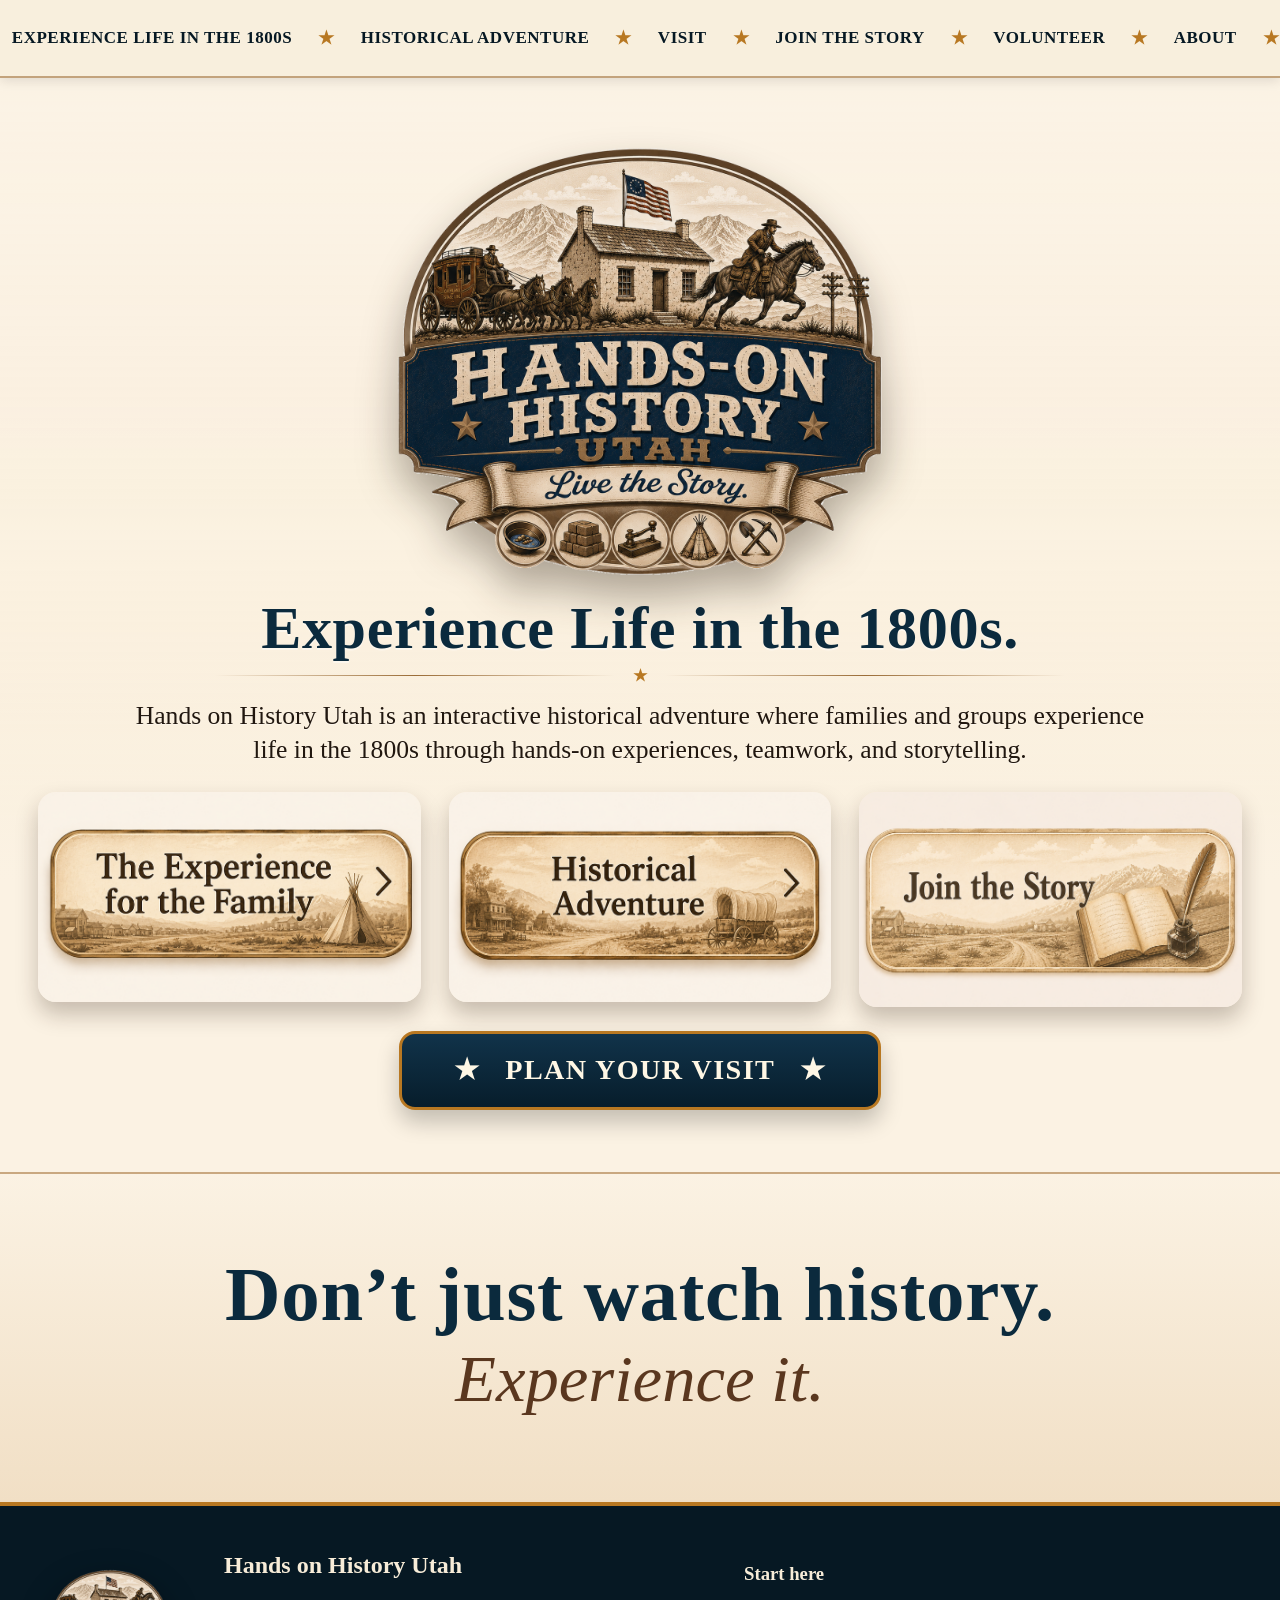
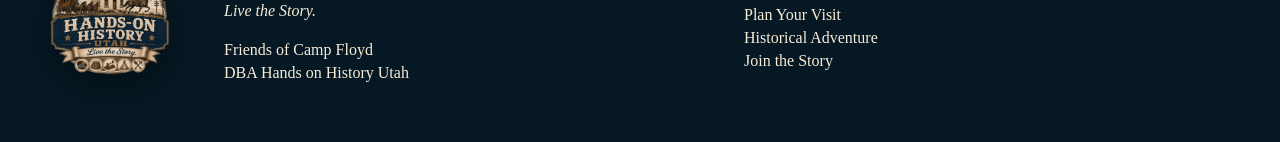
==== commit 1241fc89: "Add files via upload" ====
--- a/index.html
+++ b/index.html
@@ -17,7 +17,7 @@
     <span class="star">★</span>
     <a href="visit.html" class="nav-link">Visit</a>
     <span class="star">★</span>
-    <a href="support-us.html" class="nav-link">Join the Story</a>
+    <a href="join-the-story.html" class="nav-link">Join the Story</a>
     <span class="star">★</span>
     <a href="volunteer.html" class="nav-link">Volunteer</a>
     <span class="star">★</span>
@@ -39,7 +39,7 @@
       <div class="hero-actions" aria-label="Main choices">
         <a class="image-button" href="experience-life-in-the-1800s.html"><img src="assets/button-family.png" alt="The Experience for the Family"></a>
         <a class="image-button" href="historical-adventure.html"><img src="assets/button-historical-adventure.png" alt="Historical Adventure"></a>
-        <a class="image-button" href="support-us.html"><img src="assets/button-join-story.png" alt="Join the Story"></a>
+        <a class="image-button" href="join-the-story.html"><img src="assets/button-join-story.png" alt="Join the Story"></a>
       </div>
       <a class="plan-button" href="visit.html">★&nbsp;&nbsp; Plan Your Visit &nbsp;&nbsp;★</a>
     </div>
@@ -64,7 +64,7 @@
     </div>
     <div>
       <h3>Start here</h3>
-      <p><a href="visit.html">Plan Your Visit</a><br><a href="historical-adventure.html">Historical Adventure</a><br><a href="support-us.html">Join the Story</a></p>
+      <p><a href="visit.html">Plan Your Visit</a><br><a href="historical-adventure.html">Historical Adventure</a><br><a href="join-the-story.html">Join the Story</a></p>
     </div>
   </div>
 </footer><script src="js/main.js"></script>
